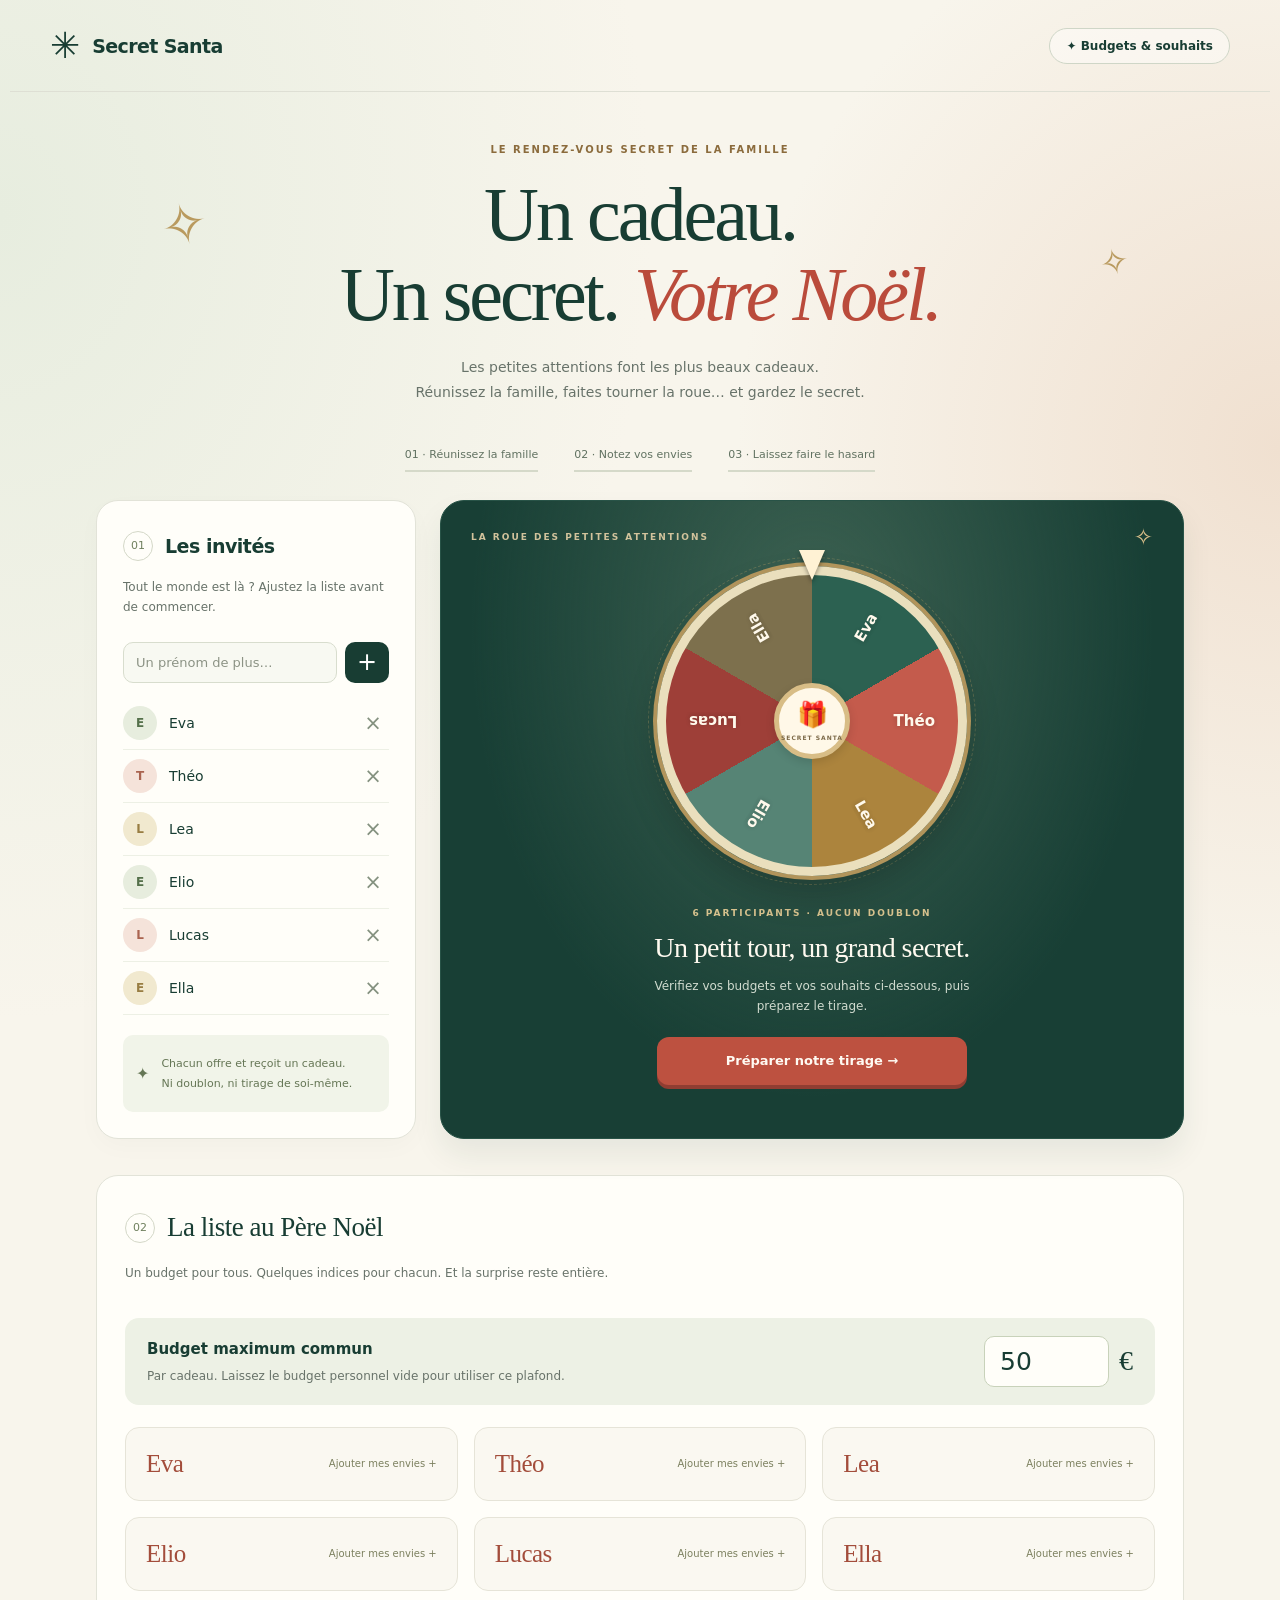
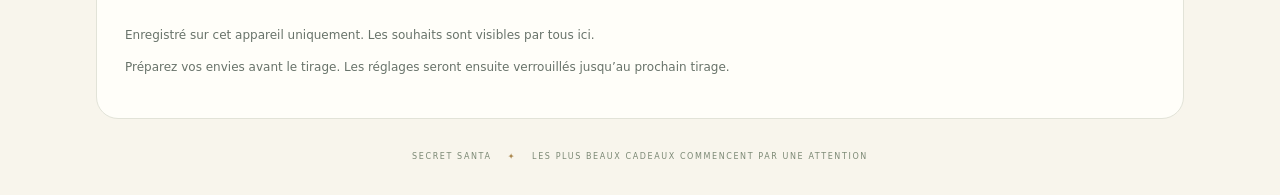
==== site/index.html @ 42a0fd9a "Redesign Secret Santa and ship a self-contained Netlify package" ====
<!doctype html>
<html lang="fr"><head><meta charset="utf-8"><meta name="viewport" content="width=device-width,initial-scale=1"><title>Secret Santa — Un cadeau, un secret</title><meta name="theme-color" content="#153e35"><meta name="description" content="La roulette Secret Santa de la famille : un tirage au sort, des envies et un budget pour un Noël plein de surprises."><style>:root{--ink:#183d33;--muted:#68736a;--cream:#f8f5ec;--red:#ba4b3b;--line:#dedfd4;font-family:ui-sans-serif,system-ui,-apple-system,"Segoe UI",sans-serif;color:var(--ink);background:var(--cream);font-synthesis:none}*{box-sizing:border-box}html{scroll-behavior:smooth}body{margin:0;background:radial-gradient(ellipse at 0 12%,#e7eddf 0,transparent 36%),radial-gradient(ellipse at 100% 25%,#f0e0d0 0,transparent 30%);min-height:100vh}button,input,textarea{font:inherit}button,a,input,textarea{-webkit-tap-highlight-color:transparent}button{cursor:pointer}button:disabled{cursor:default;opacity:.5}a{color:inherit}header{max-width:1260px;margin:auto;padding:25px 40px;display:flex;justify-content:space-between;align-items:center;border-bottom:1px solid var(--line);gap:16px}.brand{text-decoration:none;display:flex;align-items:center;gap:12px;font-size:36px}.brand>span{font-size:19px;font-weight:750;letter-spacing:-.6px}.tag{text-decoration:none;border:1px solid #cfd6c7;border-radius:99px;padding:10px 16px;font-size:12px;font-weight:600;background:#ffffff65}.tag:hover{background:white}main{max-width:1160px;margin:auto;padding:0 36px}.intro{padding:46px 0 30px;text-align:center;position:relative}.intro:before,.intro:after{content:'✧';position:absolute;color:#b99a5e;font-size:56px;top:100px;left:6%;transform:rotate(-15deg)}.intro:after{left:auto;right:5%;top:150px;font-size:35px}.eyebrow{font-size:10px;letter-spacing:2px;font-weight:750;color:#8b6b3c}h1{font-family:Georgia,"Times New Roman",serif;font-size:clamp(44px,6.2vw,76px);line-height:1.05;letter-spacing:-3px;font-weight:400;margin:18px 0}h1 em{font-weight:400;color:var(--red)}.intro p{font-size:14px;color:var(--muted);line-height:1.8;margin:20px 0 0}.journey{display:flex;justify-content:center;gap:36px;margin:4px 0 28px;font-size:11px;color:#617261}.journey span{padding:9px 0;border-bottom:2px solid #d5d9c9}.layout{display:grid;grid-template-columns:320px minmax(0,1fr);gap:24px;align-items:stretch}.panel{background:#fffef9;border:1px solid #e2e3d8;border-radius:22px;padding:26px;box-shadow:0 8px 24px #173d3306}.section-title{display:flex;align-items:center;gap:12px}h2{font-size:19px;font-weight:650;letter-spacing:-.5px;margin:8px 0}.step{display:grid;place-items:center;font-size:11px;border:1px solid #d4d8c8;border-radius:50%;width:30px;height:30px;flex-shrink:0;color:#70805e}.muted{font-size:12px;line-height:1.7;color:var(--muted)}form{display:flex;gap:8px;margin-top:24px}input,textarea{width:100%;min-width:0;border:1px solid #d8ddce;border-radius:10px;background:#f8f9f2;padding:12px;color:var(--ink);font-size:13px}input::placeholder,textarea::placeholder{color:#8c9385}.add{width:44px;flex-shrink:0;border:0;border-radius:10px;background:var(--ink);color:white;font-size:24px}ul{list-style:none;padding:0;margin:14px 0}#participants li{display:flex;align-items:center;gap:12px;padding:9px 0;border-bottom:1px solid #edf0e5;font-size:14px;overflow-wrap:anywhere}.avatar{width:34px;height:34px;display:grid;place-items:center;border-radius:50%;background:#e7edde;color:#54704a;font-size:12px;font-weight:650;flex-shrink:0}li:nth-child(3n+2) .avatar{background:#f5e3da;color:#aa6450}li:nth-child(3n) .avatar{background:#f1e9cf;color:#987d42}.remove{border:0;background:none;color:#84917f;font-size:21px;margin-left:auto;min-width:32px;min-height:34px}.remove:hover{color:var(--red)}.rules{display:flex;align-items:center;gap:12px;background:#f1f4e9;border-radius:10px;padding:8px 13px;margin-top:20px;color:#657655}.rules p{font-size:11px;line-height:1.8}.text-button{border:0;background:none;color:var(--red);font-size:12px;padding:20px 0 0}.roulette-panel{background:#183f35;border:1px solid #285347;border-radius:24px;color:#fffaf0;text-align:center;overflow:hidden;min-width:0;padding:23px 30px 28px;position:relative;background-image:radial-gradient(ellipse at 50% 20%,#3d6252 0,transparent 65%);box-shadow:0 16px 30px #183f3514}.roulette-heading{display:flex;justify-content:space-between;align-items:center;margin-bottom:16px}.roulette-heading .eyebrow{color:#d2c39c;font-size:9px;letter-spacing:2px}.spark{font-size:23px;color:#dcc18b}.wheel-wrap{width:310px;height:310px;position:relative;margin:12px auto 25px;isolation:isolate}.wheel-wrap:before{content:'';position:absolute;inset:-9px;border:1px dashed #b79d665e;border-radius:50%}.wheel{position:relative;width:100%;height:100%;border:9px solid #eadfbd;border-radius:50%;overflow:hidden;box-shadow:0 0 0 4px #b1945b,0 18px 35px #0003;transition:transform 4s cubic-bezier(.14,.74,.12,1)}.wheel-label{position:absolute;top:50%;left:50%;width:50%;transform-origin:0 0;text-align:right;padding-right:23px;color:#fff9ec;font-size:16px;font-weight:650;text-shadow:0 1px 5px #0003;white-space:nowrap;overflow:hidden;text-overflow:ellipsis}.wheel-center{position:absolute;top:50%;left:50%;transform:translate(-50%,-50%);background:#fff8e8;border:5px solid #d8bd86;border-radius:50%;width:76px;height:76px;display:flex;flex-direction:column;justify-content:center;align-items:center;gap:5px;font-size:25px;box-shadow:0 3px 10px #0002;color:#7c6948}.wheel-center small{font-size:6px;font-weight:750;letter-spacing:1px}.pointer{position:absolute;z-index:2;top:-16px;left:calc(50% - 13px);border-left:13px solid transparent;border-right:13px solid transparent;border-top:30px solid #fff2d4;filter:drop-shadow(0 3px 2px #0005)}.action .eyebrow{color:#d7c28e;font-size:9px}.action h2{font-family:Georgia,serif;font-weight:400;letter-spacing:-.6px;font-size:28px;margin:12px 0}.action p{font-size:12px;line-height:1.7;color:#d0dbcf;min-height:21px;margin:10px auto;max-width:360px}.primary{border:0;border-radius:12px;padding:16px 24px;background:#bd5140;color:#fffaf2;font-size:13px;font-weight:650;box-shadow:0 4px 0 #903d32;transition:background .2s,translate .2s;min-height:48px}.primary:hover:enabled{background:#cf604d;translate:0 -1px}.action .primary{margin-top:10px;width:min(100%,310px)}.gift-settings{margin:36px 0 0;background:#fffef9;border:1px solid #e2e3d8;border-radius:22px;padding:28px}.gift-settings>.section-title h2{font-family:Georgia,serif;font-size:27px;font-weight:400}.gift-settings fieldset{border:0;padding:0;margin:0;min-width:0}.gift-settings label{display:block;font-size:11px;font-weight:650;line-height:1.6}.budget-bar{display:flex;justify-content:space-between;align-items:center;gap:20px;background:#edf1e5;border-radius:14px;margin:22px 0;padding:18px 22px}.budget-bar label{font-size:15px}.budget-bar .muted{margin:5px 0 0}.money-input{display:flex;align-items:center;gap:10px;flex-shrink:0}.money-input input{width:125px;background:#fffef9;border-color:#c8d2ba;font-size:25px;padding:10px 15px}.money-input span{font-family:Georgia,serif;font-size:28px}.wish-grid{display:grid;grid-template-columns:repeat(3,minmax(0,1fr));gap:16px;margin-bottom:22px}.wish-card{background:#faf8f1;border:1px solid #e6e4d8;border-radius:14px;padding:20px;min-width:0}.wish-card h3{font-family:Georgia,serif;font-size:25px;font-weight:400;color:#a34d3b;letter-spacing:-.5px;margin:0 0 18px;overflow-wrap:anywhere}.wish-card textarea{resize:vertical;min-height:100px;max-height:300px;margin:8px 0 16px;background:#fffefa;font-size:12px;line-height:1.7}.wish-card input{margin-top:8px;background:#fffefa;font-size:12px}.wish-card:focus-within{border-color:#b7c5a8}fieldset:disabled{opacity:.65}footer{text-align:center;color:#7c8975;font-size:8px;letter-spacing:1.6px;line-height:2;padding:30px 10px}footer span{color:#ac8950;padding:0 12px}dialog{border:1px solid #e1ddcd;border-radius:24px;padding:32px;color:var(--ink);background:#fffaf0;max-width:min(460px,92vw);max-height:90dvh;text-align:center;overflow-wrap:anywhere;box-shadow:0 25px 100px #0003}dialog::backdrop{background:#0d2922cf;backdrop-filter:blur(9px)}.gift{font-size:42px;margin-bottom:20px}dialog h2{font-family:Georgia,serif;font-size:24px;font-weight:400;margin-top:18px}dialog strong{display:block;font-family:Georgia,serif;font-size:52px;font-weight:400;color:var(--red);margin:16px 0}dialog p{font-size:12px;color:var(--muted);line-height:1.7}.budget-badge{background:#eaf0df;padding:12px;border-radius:9px;color:var(--ink)!important}.recipient-wishes{text-align:left;border-top:1px solid #e0dfd2;padding-top:10px;margin-top:18px}.recipient-wishes h3{font-size:12px;text-transform:uppercase;letter-spacing:1px}.recipient-wishes ul{max-height:160px;overflow:auto}.recipient-wishes li{font-size:13px;line-height:1.7;list-style:disc;margin-left:18px;padding:4px}.privacy{font-size:10px!important;margin-bottom:0}#error,#budget-error{font-size:12px;color:#a63d30;line-height:1.6}#error:empty,#budget-error:empty{display:none}.sr-only{position:absolute;width:1px;height:1px;overflow:hidden;clip:rect(0,0,0,0)}:focus-visible{outline:3px solid #b69246;outline-offset:4px}#turn:focus{outline:none}@media(max-width:800px){main{padding:0 20px}.layout{grid-template-columns:270px minmax(0,1fr);gap:16px}.panel{padding:20px}.roulette-panel{padding:20px 14px}.wheel-wrap{width:260px;height:260px}.action h2{font-size:24px}.wish-grid{grid-template-columns:repeat(2,minmax(0,1fr))}.journey{gap:20px}.intro:before,.intro:after{display:none}}@media(max-width:620px){header{padding:18px 20px}.brand>span{font-size:17px}.brand{font-size:30px}.tag{font-size:10px;padding:9px 11px}main{padding:0 16px}.intro{padding:34px 0 22px}h1{font-size:48px;letter-spacing:-2px}.intro p{font-size:12px;line-height:1.9}.eyebrow{font-size:8px;letter-spacing:1.5px}.journey{gap:12px;font-size:9px;margin:0 0 24px;flex-wrap:wrap}.layout{grid-template-columns:minmax(0,1fr);gap:18px}.panel{padding:22px}#participants{display:grid;grid-template-columns:repeat(2,minmax(0,1fr));column-gap:15px}#participants li{font-size:12px;gap:8px}.avatar{width:28px;height:28px}.remove{min-width:24px}.rules{margin-top:16px}.roulette-panel{padding:22px 18px 28px}.wheel-wrap{width:260px;height:260px;margin-bottom:28px}.gift-settings{padding:20px;margin-top:22px}.wish-grid{grid-template-columns:minmax(0,1fr)}.budget-bar{padding:16px;flex-wrap:wrap}.budget-bar label{font-size:13px}.gift-settings>.section-title h2{font-size:23px}dialog{padding:25px}footer{font-size:7px}.roulette-heading .eyebrow{font-size:8px}}@media(prefers-reduced-motion:reduce){html{scroll-behavior:auto}.wheel{transition-duration:.01s}.primary{transition:none}}

.wish-card summary{cursor:pointer;list-style:none;display:flex;align-items:center;justify-content:space-between;gap:12px;min-height:32px}.wish-card summary::-webkit-details-marker{display:none}.wish-card summary h3{margin:0}.wish-card summary span{font-size:10px;color:#7c805f;text-align:right;line-height:1.5}.wish-card[open] summary{padding-bottom:18px;margin-bottom:16px;border-bottom:1px solid #e1e2d5}.wish-card[open]{grid-row:span 2}.wish-grid{align-items:start}@media(max-width:620px){.wish-card{padding:17px}.wish-card[open]{grid-row:auto}}
</style></head>
<body><header><a href="./" class="brand">✳ <span>Secret Santa</span></a><a class="tag" href="#gift-title">✦ Budgets & souhaits</a></header>
<main><section class="intro"><span class="eyebrow">LE RENDEZ-VOUS SECRET DE LA FAMILLE</span><h1>Un cadeau.<br>Un secret. <em>Votre Noël.</em></h1><p>Les petites attentions font les plus beaux cadeaux.<br>Réunissez la famille, faites tourner la roue… et gardez le secret.</p></section>
<div class="journey"><span>01 · Réunissez la famille</span><span>02 · Notez vos envies</span><span>03 · Laissez faire le hasard</span></div><div class="layout"><section class="panel"><div class="section-title"><span class="step">01</span><h2>Les invités</h2></div><p class="muted">Tout le monde est là ? Ajustez la liste avant de commencer.</p><form id="add-form"><label class="sr-only" for="name">Prénom</label><input id="name" placeholder="Un prénom de plus…" maxlength="30" autocomplete="off"><button class="add" aria-label="Ajouter le participant">+</button></form><p id="error" role="alert"></p><ul id="participants"></ul><div class="rules"><span>✦</span><p>Chacun offre et reçoit un cadeau.<br>Ni doublon, ni tirage de soi-même.</p></div><button id="reset" class="text-button" hidden>↻ Recommencer le tirage</button></section>
<section class="roulette-panel" aria-labelledby="turn"><div class="roulette-heading"><span class="eyebrow">LA ROUE DES PETITES ATTENTIONS</span><span class="spark">✧</span></div><div class="wheel-wrap"><div class="pointer"></div><div id="wheel" class="wheel"></div><div class="wheel-center">🎁<small>SECRET SANTA</small></div></div><div class="action"><span id="progress" class="eyebrow">LE HASARD FAIT BIEN LES CHOSES</span><h2 id="turn" tabindex="-1">On lance la magie ?</h2><p id="hint" aria-live="polite">Passez l’écran à la personne indiquée avant chaque tour.</p><button id="spin" class="primary">Lancer le tirage <span>↗</span></button></div></section></div>
<section class="gift-settings" aria-labelledby="gift-title"><div class="section-title"><span class="step">02</span><h2 id="gift-title">La liste au Père Noël</h2></div><p class="muted">Un budget pour tous. Quelques indices pour chacun. Et la surprise reste entière.</p>
<fieldset id="gift-fields"><legend class="sr-only">Budget et listes de souhaits</legend><div class="budget-bar"><div><label for="budget">Budget maximum commun</label><p class="muted">Par cadeau. Laissez le budget personnel vide pour utiliser ce plafond.</p></div><div class="money-input"><input id="budget" type="number" min="0" max="100000" step="0.01" value="50" required inputmode="decimal"><span>€</span></div></div><p id="budget-error" role="alert"></p><div id="wishlists" class="wish-grid"></div></fieldset><p id="save-status" class="muted" role="status">Enregistré sur cet appareil uniquement. Les souhaits sont visibles par tous ici.</p><p class="muted">Préparez vos envies avant le tirage. Les réglages seront ensuite verrouillés jusqu’au prochain tirage.</p></section>
<footer>SECRET SANTA <span>✦</span> LES PLUS BEAUX CADEAUX COMMENCENT PAR UNE ATTENTION</footer></main>
<dialog id="reveal"><div class="gift">🎁</div><span class="eyebrow" id="giver"></span><h2>Vous offrez un cadeau à…</h2><strong id="recipient"></strong><p id="reveal-budget" class="budget-badge"></p><section class="recipient-wishes" aria-labelledby="reveal-wishes-title"><h3 id="reveal-wishes-title">Ses idées cadeaux</h3><ul id="reveal-wishes"></ul></section><p>Gardez ce petit secret jusqu’à Noël.</p><button id="next" class="primary">Cacher et passer au suivant →</button><p class="privacy">Révélation sur cet écran uniquement, sans envoi de message.</p></dialog><script>function randomInt(max) {
  const limit = 4294967296 - (4294967296 % max);
  const buffer = new Uint32Array(1);
  do { crypto.getRandomValues(buffer); } while (buffer[0] >= limit);
  return buffer[0] % max;
}
function draw(names) {
  if (names.length < 2 || names.length > 30 || new Set(names.map(n => n.trim().toLocaleLowerCase('fr'))).size !== names.length || names.some(n => !n.trim())) throw new Error('Utilisez entre 2 et 30 prénoms distincts.');
  let result;
  do {
    result = names.map((_, i) => i);
    for (let i = result.length - 1; i > 0; i--) {
      const j = randomInt(i + 1);
      [result[i], result[j]] = [result[j], result[i]];
    }
  } while (result.some((recipient, giver) => recipient === giver));
  return result;
}


let names = ['Eva', 'Théo', 'Lea', 'Elio', 'Lucas', 'Ella'];
let budget = 50;
let wishes = Object.create(null), personalBudgets = Object.create(null);
let storageWarning = '';
const storageKey = 'family-secret-santa-settings-v1';
try {
  const saved = JSON.parse(localStorage.getItem(storageKey));
  if (saved && Array.isArray(saved.names) && saved.names.length <= 30 && saved.names.every(n => typeof n === 'string' && n.trim() && n.length <= 30) && new Set(saved.names.map(n => n.toLocaleLowerCase('fr'))).size === saved.names.length) {
    names = saved.names;
    if (Number.isFinite(saved.budget) && saved.budget >= 0 && saved.budget <= 100000) budget = saved.budget;
    for (const name of names) {
      if (typeof saved.wishes?.[name] === 'string') wishes[name] = saved.wishes[name].slice(0, 1000);
      const amount = saved.personalBudgets?.[name];
      if (Number.isFinite(amount) && amount >= 0 && amount <= 100000) personalBudgets[name] = amount;
    }
  }
} catch { storageWarning = 'Sauvegarde locale indisponible : gardez cet onglet ouvert.'; }
const euros = value => new Intl.NumberFormat('fr-FR', { style: 'currency', currency: 'EUR' }).format(value);
function saveSettings() {
  try {
    localStorage.setItem(storageKey, JSON.stringify({ names, budget, wishes, personalBudgets }));
    $('save-status').textContent = 'Enregistré sur cet appareil uniquement. Les souhaits sont visibles par tous ici.';
  } catch { $('save-status').textContent = 'Sauvegarde locale indisponible : vos modifications restent dans cet onglet uniquement.'; }
}
function renderGiftSettings() {
  $('budget').value = budget;
  $('gift-fields').disabled = !!assignments;
  $('wishlists').replaceChildren();
  names.forEach((name, i) => {
    const card = document.createElement('details'); card.className = 'wish-card';
    const summary = document.createElement('summary');
    const count = document.createElement('span');
    const updateCount = () => { const n = (wishes[name] || '').split('\n').filter(s => s.trim()).length; count.textContent = n ? `${n} idée${n > 1 ? 's' : ''} · Modifier +` : 'Ajouter mes envies +'; };
    updateCount();
    const heading = document.createElement('h3'); heading.textContent = name;
    const label = document.createElement('label'); label.htmlFor = `wishes-${i}`; label.textContent = 'Ma liste de souhaits';
    const textarea = document.createElement('textarea'); textarea.id = label.htmlFor; textarea.maxLength = 1000; textarea.rows = 4; textarea.placeholder = 'Un livre, un jeu, une sortie…\nUne idée par ligne'; textarea.value = wishes[name] || '';
    textarea.oninput = () => { wishes[name] = textarea.value; updateCount(); saveSettings(); };
    const amountLabel = document.createElement('label'); amountLabel.htmlFor = `amount-${i}`; amountLabel.textContent = 'Mon maximum pour le cadeau que j’offre (€)';
    const amount = document.createElement('input'); amount.id = amountLabel.htmlFor; amount.type = 'number'; amount.min = '0'; amount.max = '100000'; amount.step = '0.01'; amount.inputMode = 'decimal'; amount.placeholder = `Budget commun : ${euros(budget)}`; amount.value = personalBudgets[name] ?? '';
    amount.oninput = () => {
      amount.setCustomValidity('');
      if (!amount.validity.valid) { amount.setCustomValidity('Choisissez un montant entre 0 et 100 000 €, avec au maximum deux décimales.'); return; }
      if (amount.value === '') delete personalBudgets[name]; else personalBudgets[name] = amount.valueAsNumber;
      saveSettings();
    };
    summary.append(heading, count); card.append(summary, label, textarea, amountLabel, amount); $('wishlists').append(card);
  });
}
let assignments = null, current = 0, rotation = 0, spinning = false;
const $ = id => document.getElementById(id);
const colors = ['#2c6151', '#c45b4c', '#ac843d', '#568475', '#9e3f38', '#7d704d'];
function render() {
  renderGiftSettings();
  $('participants').replaceChildren();
  names.forEach((name, i) => {
    const li = document.createElement('li');
    const avatar = document.createElement('span'); avatar.className = 'avatar'; avatar.textContent = name[0].toUpperCase();
    const label = document.createElement('span'); label.textContent = name;
    const remove = document.createElement('button'); remove.className = 'remove'; remove.textContent = '×'; remove.setAttribute('aria-label', `Retirer ${name}`); remove.disabled = !!assignments;
    remove.onclick = () => { names.splice(i, 1); delete wishes[name]; delete personalBudgets[name]; saveSettings(); render(); };
    li.append(avatar, label, remove); $('participants').append(li);
  });
  $('wheel').replaceChildren();
  $('wheel').style.background = names.length ? `conic-gradient(${names.map((_, i) => `${colors[i % colors.length]} ${i * 360 / names.length}deg ${(i + 1) * 360 / names.length}deg`).join(',')})` : '#dce1d4';
  names.forEach((name, i) => {
    const label = document.createElement('span'); label.className = 'wheel-label'; label.textContent = name;
    label.style.transform = `rotate(${(i + .5) * 360 / names.length - 90}deg) translateY(-50%)`;
    label.style.fontSize = names.length > 12 ? '10px' : '15px'; $('wheel').append(label);
  });
  $('name').disabled = !!assignments; document.querySelector('.add').disabled = !!assignments;
  $('spin').disabled = names.length < 2 || current >= names.length || spinning;
  $('reset').hidden = !assignments;
  $('turn').textContent = assignments ? current < names.length ? `À vous, ${names[current]} !` : 'Tous les secrets sont distribués !' : 'Un petit tour, un grand secret.';
  $('progress').textContent = assignments ? `${Math.min(current + 1, names.length)} / ${names.length} · LE TIRAGE EN FAMILLE` : `${names.length} PARTICIPANTS · AUCUN DOUBLON`;
  $('spin').textContent = assignments ? spinning ? 'La magie opère…' : current >= names.length ? 'Les secrets sont distribués ✓' : 'Révéler mon destinataire →' : 'Préparer notre tirage →';
  $('hint').textContent = current >= names.length && assignments ? 'Rendez-vous à Noël pour découvrir les cadeaux.' : assignments ? `Passez l’écran à ${names[current]}. Les autres, on ferme les yeux !` : 'Vérifiez vos budgets et vos souhaits ci-dessous, puis préparez le tirage.';
}
$('add-form').onsubmit = e => {
  e.preventDefault(); if (assignments) return;
  const name = $('name').value.trim().normalize('NFC');
  if (!name) { $('error').textContent = 'Saisissez un prénom.'; return; }
  if (names.some(n => n.toLocaleLowerCase('fr') === name.toLocaleLowerCase('fr'))) { $('error').textContent = 'Ce prénom est déjà dans la famille. Ajoutez une initiale si besoin.'; return; }
  if (names.length >= 30) { $('error').textContent = 'La roulette accepte au maximum 30 personnes.'; return; }
  names.push(name); saveSettings(); $('name').value = ''; $('error').textContent = ''; render(); $('name').focus();
};
$('spin').onclick = () => {
  if (spinning || current >= names.length || names.length < 2) return;
  if (!assignments) { const invalid = [...$('gift-fields').querySelectorAll('input')].find(input => !input.checkValidity()); if (invalid) { const card = invalid.closest('details'); if (card) card.open = true; invalid.reportValidity(); return; } assignments = draw(names); render(); $('turn').focus(); $('turn').scrollIntoView({block: 'center', behavior: matchMedia('(prefers-reduced-motion: reduce)').matches ? 'instant' : 'smooth'}); return; }
  spinning = true; render();
  const target = assignments[current];
  const destination = (360 - (target + .5) * 360 / names.length) % 360;
  rotation += 5 * 360 + ((destination - rotation % 360 + 360) % 360);
  $('wheel').style.transform = `rotate(${rotation}deg)`;
  const duration = matchMedia('(prefers-reduced-motion: reduce)').matches ? 20 : 4100;
  setTimeout(() => {
    spinning = false; $('giver').textContent = `LE PETIT SECRET DE ${names[current].toLocaleUpperCase('fr')}`;
    $('recipient').textContent = names[target];
    $('reveal-budget').textContent = `Votre budget maximum : ${euros(personalBudgets[names[current]] ?? budget)}`;
    $('reveal-wishes').replaceChildren();
    const ideas = (wishes[names[target]] || '').split('\n').map(s => s.trim()).filter(Boolean);
    for (const idea of ideas.length ? ideas : ['Pas encore de souhait : une jolie surprise sera la bienvenue !']) {
      const li = document.createElement('li'); li.textContent = idea; $('reveal-wishes').append(li);
    }
    $('reveal').showModal(); $('next').focus();
  }, duration);
};
function next() { $('reveal').close(); $('recipient').textContent = ''; $('reveal-budget').textContent = ''; $('reveal-wishes').replaceChildren(); current++; render(); $('spin').focus(); }
$('next').onclick = next;
$('reveal').addEventListener('cancel', e => { e.preventDefault(); next(); });
$('reset').onclick = () => {
  if (spinning || !confirm('Effacer ce tirage et recommencer pour toute la famille ?')) return;
  assignments = null; current = 0; $('error').textContent = ''; render();
};
$('budget').oninput = () => {
  const input = $('budget');
  if (!input.validity.valid) { $('budget-error').textContent = 'Indiquez un budget entre 0 et 100 000 €, avec au maximum deux décimales.'; return; }
  budget = input.valueAsNumber; $('budget-error').textContent = ''; saveSettings();
  names.forEach((_, i) => { $(`amount-${i}`).placeholder = `Budget commun : ${euros(budget)}`; });
};
render();
if (storageWarning) $('save-status').textContent = storageWarning;
</script></body></html>
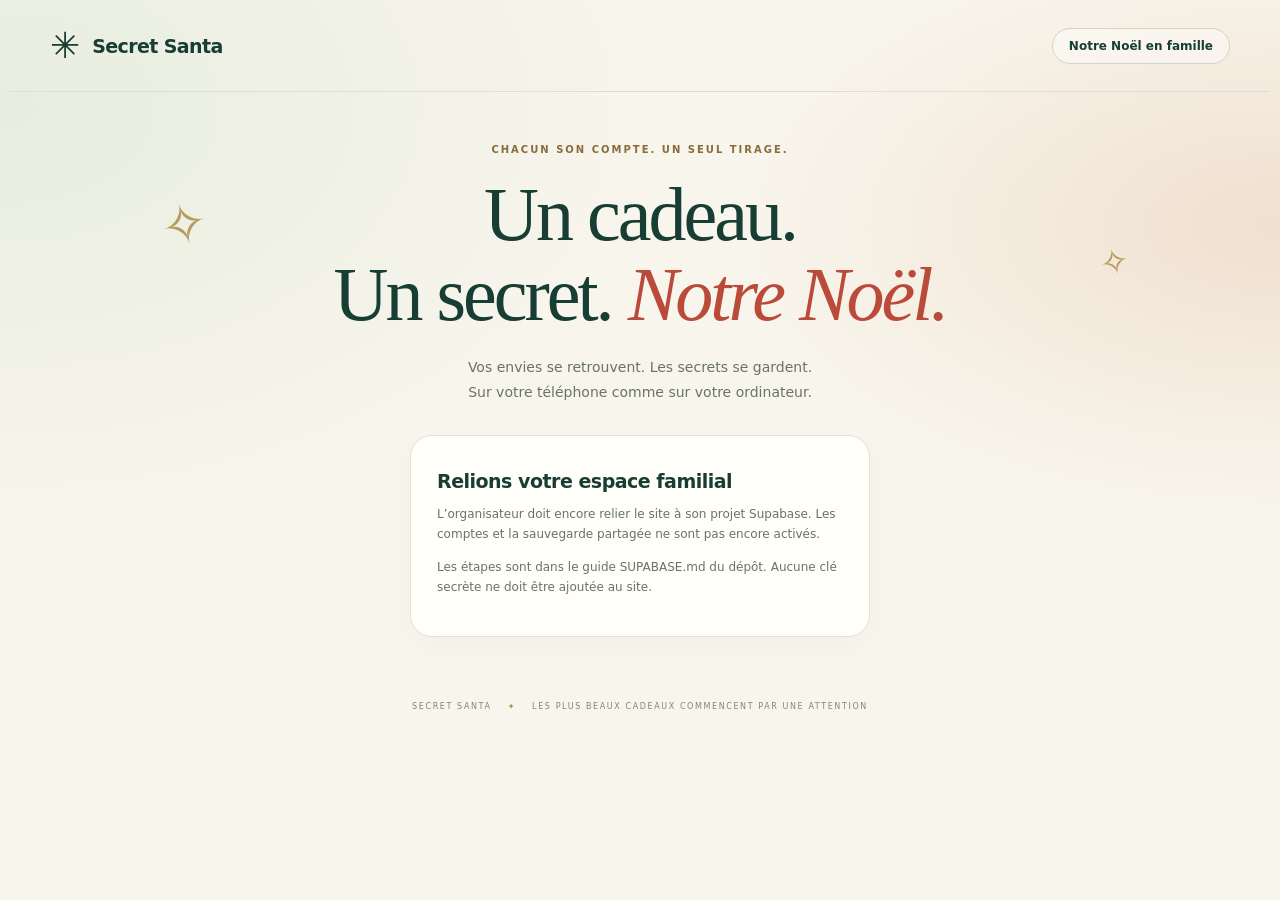
==== commit ab3031a7: "Add shared family accounts and persistent private draws with Supabase" ====
--- a/site/index.html
+++ b/site/index.html
@@ -1,155 +1,155 @@
-<!doctype html>
-<html lang="fr"><head><meta charset="utf-8"><meta name="viewport" content="width=device-width,initial-scale=1"><title>Secret Santa — Un cadeau, un secret</title><meta name="theme-color" content="#153e35"><meta name="description" content="La roulette Secret Santa de la famille : un tirage au sort, des envies et un budget pour un Noël plein de surprises."><style>:root{--ink:#183d33;--muted:#68736a;--cream:#f8f5ec;--red:#ba4b3b;--line:#dedfd4;font-family:ui-sans-serif,system-ui,-apple-system,"Segoe UI",sans-serif;color:var(--ink);background:var(--cream);font-synthesis:none}*{box-sizing:border-box}html{scroll-behavior:smooth}body{margin:0;background:radial-gradient(ellipse at 0 12%,#e7eddf 0,transparent 36%),radial-gradient(ellipse at 100% 25%,#f0e0d0 0,transparent 30%);min-height:100vh}button,input,textarea{font:inherit}button,a,input,textarea{-webkit-tap-highlight-color:transparent}button{cursor:pointer}button:disabled{cursor:default;opacity:.5}a{color:inherit}header{max-width:1260px;margin:auto;padding:25px 40px;display:flex;justify-content:space-between;align-items:center;border-bottom:1px solid var(--line);gap:16px}.brand{text-decoration:none;display:flex;align-items:center;gap:12px;font-size:36px}.brand>span{font-size:19px;font-weight:750;letter-spacing:-.6px}.tag{text-decoration:none;border:1px solid #cfd6c7;border-radius:99px;padding:10px 16px;font-size:12px;font-weight:600;background:#ffffff65}.tag:hover{background:white}main{max-width:1160px;margin:auto;padding:0 36px}.intro{padding:46px 0 30px;text-align:center;position:relative}.intro:before,.intro:after{content:'✧';position:absolute;color:#b99a5e;font-size:56px;top:100px;left:6%;transform:rotate(-15deg)}.intro:after{left:auto;right:5%;top:150px;font-size:35px}.eyebrow{font-size:10px;letter-spacing:2px;font-weight:750;color:#8b6b3c}h1{font-family:Georgia,"Times New Roman",serif;font-size:clamp(44px,6.2vw,76px);line-height:1.05;letter-spacing:-3px;font-weight:400;margin:18px 0}h1 em{font-weight:400;color:var(--red)}.intro p{font-size:14px;color:var(--muted);line-height:1.8;margin:20px 0 0}.journey{display:flex;justify-content:center;gap:36px;margin:4px 0 28px;font-size:11px;color:#617261}.journey span{padding:9px 0;border-bottom:2px solid #d5d9c9}.layout{display:grid;grid-template-columns:320px minmax(0,1fr);gap:24px;align-items:stretch}.panel{background:#fffef9;border:1px solid #e2e3d8;border-radius:22px;padding:26px;box-shadow:0 8px 24px #173d3306}.section-title{display:flex;align-items:center;gap:12px}h2{font-size:19px;font-weight:650;letter-spacing:-.5px;margin:8px 0}.step{display:grid;place-items:center;font-size:11px;border:1px solid #d4d8c8;border-radius:50%;width:30px;height:30px;flex-shrink:0;color:#70805e}.muted{font-size:12px;line-height:1.7;color:var(--muted)}form{display:flex;gap:8px;margin-top:24px}input,textarea{width:100%;min-width:0;border:1px solid #d8ddce;border-radius:10px;background:#f8f9f2;padding:12px;color:var(--ink);font-size:13px}input::placeholder,textarea::placeholder{color:#8c9385}.add{width:44px;flex-shrink:0;border:0;border-radius:10px;background:var(--ink);color:white;font-size:24px}ul{list-style:none;padding:0;margin:14px 0}#participants li{display:flex;align-items:center;gap:12px;padding:9px 0;border-bottom:1px solid #edf0e5;font-size:14px;overflow-wrap:anywhere}.avatar{width:34px;height:34px;display:grid;place-items:center;border-radius:50%;background:#e7edde;color:#54704a;font-size:12px;font-weight:650;flex-shrink:0}li:nth-child(3n+2) .avatar{background:#f5e3da;color:#aa6450}li:nth-child(3n) .avatar{background:#f1e9cf;color:#987d42}.remove{border:0;background:none;color:#84917f;font-size:21px;margin-left:auto;min-width:32px;min-height:34px}.remove:hover{color:var(--red)}.rules{display:flex;align-items:center;gap:12px;background:#f1f4e9;border-radius:10px;padding:8px 13px;margin-top:20px;color:#657655}.rules p{font-size:11px;line-height:1.8}.text-button{border:0;background:none;color:var(--red);font-size:12px;padding:20px 0 0}.roulette-panel{background:#183f35;border:1px solid #285347;border-radius:24px;color:#fffaf0;text-align:center;overflow:hidden;min-width:0;padding:23px 30px 28px;position:relative;background-image:radial-gradient(ellipse at 50% 20%,#3d6252 0,transparent 65%);box-shadow:0 16px 30px #183f3514}.roulette-heading{display:flex;justify-content:space-between;align-items:center;margin-bottom:16px}.roulette-heading .eyebrow{color:#d2c39c;font-size:9px;letter-spacing:2px}.spark{font-size:23px;color:#dcc18b}.wheel-wrap{width:310px;height:310px;position:relative;margin:12px auto 25px;isolation:isolate}.wheel-wrap:before{content:'';position:absolute;inset:-9px;border:1px dashed #b79d665e;border-radius:50%}.wheel{position:relative;width:100%;height:100%;border:9px solid #eadfbd;border-radius:50%;overflow:hidden;box-shadow:0 0 0 4px #b1945b,0 18px 35px #0003;transition:transform 4s cubic-bezier(.14,.74,.12,1)}.wheel-label{position:absolute;top:50%;left:50%;width:50%;transform-origin:0 0;text-align:right;padding-right:23px;color:#fff9ec;font-size:16px;font-weight:650;text-shadow:0 1px 5px #0003;white-space:nowrap;overflow:hidden;text-overflow:ellipsis}.wheel-center{position:absolute;top:50%;left:50%;transform:translate(-50%,-50%);background:#fff8e8;border:5px solid #d8bd86;border-radius:50%;width:76px;height:76px;display:flex;flex-direction:column;justify-content:center;align-items:center;gap:5px;font-size:25px;box-shadow:0 3px 10px #0002;color:#7c6948}.wheel-center small{font-size:6px;font-weight:750;letter-spacing:1px}.pointer{position:absolute;z-index:2;top:-16px;left:calc(50% - 13px);border-left:13px solid transparent;border-right:13px solid transparent;border-top:30px solid #fff2d4;filter:drop-shadow(0 3px 2px #0005)}.action .eyebrow{color:#d7c28e;font-size:9px}.action h2{font-family:Georgia,serif;font-weight:400;letter-spacing:-.6px;font-size:28px;margin:12px 0}.action p{font-size:12px;line-height:1.7;color:#d0dbcf;min-height:21px;margin:10px auto;max-width:360px}.primary{border:0;border-radius:12px;padding:16px 24px;background:#bd5140;color:#fffaf2;font-size:13px;font-weight:650;box-shadow:0 4px 0 #903d32;transition:background .2s,translate .2s;min-height:48px}.primary:hover:enabled{background:#cf604d;translate:0 -1px}.action .primary{margin-top:10px;width:min(100%,310px)}.gift-settings{margin:36px 0 0;background:#fffef9;border:1px solid #e2e3d8;border-radius:22px;padding:28px}.gift-settings>.section-title h2{font-family:Georgia,serif;font-size:27px;font-weight:400}.gift-settings fieldset{border:0;padding:0;margin:0;min-width:0}.gift-settings label{display:block;font-size:11px;font-weight:650;line-height:1.6}.budget-bar{display:flex;justify-content:space-between;align-items:center;gap:20px;background:#edf1e5;border-radius:14px;margin:22px 0;padding:18px 22px}.budget-bar label{font-size:15px}.budget-bar .muted{margin:5px 0 0}.money-input{display:flex;align-items:center;gap:10px;flex-shrink:0}.money-input input{width:125px;background:#fffef9;border-color:#c8d2ba;font-size:25px;padding:10px 15px}.money-input span{font-family:Georgia,serif;font-size:28px}.wish-grid{display:grid;grid-template-columns:repeat(3,minmax(0,1fr));gap:16px;margin-bottom:22px}.wish-card{background:#faf8f1;border:1px solid #e6e4d8;border-radius:14px;padding:20px;min-width:0}.wish-card h3{font-family:Georgia,serif;font-size:25px;font-weight:400;color:#a34d3b;letter-spacing:-.5px;margin:0 0 18px;overflow-wrap:anywhere}.wish-card textarea{resize:vertical;min-height:100px;max-height:300px;margin:8px 0 16px;background:#fffefa;font-size:12px;line-height:1.7}.wish-card input{margin-top:8px;background:#fffefa;font-size:12px}.wish-card:focus-within{border-color:#b7c5a8}fieldset:disabled{opacity:.65}footer{text-align:center;color:#7c8975;font-size:8px;letter-spacing:1.6px;line-height:2;padding:30px 10px}footer span{color:#ac8950;padding:0 12px}dialog{border:1px solid #e1ddcd;border-radius:24px;padding:32px;color:var(--ink);background:#fffaf0;max-width:min(460px,92vw);max-height:90dvh;text-align:center;overflow-wrap:anywhere;box-shadow:0 25px 100px #0003}dialog::backdrop{background:#0d2922cf;backdrop-filter:blur(9px)}.gift{font-size:42px;margin-bottom:20px}dialog h2{font-family:Georgia,serif;font-size:24px;font-weight:400;margin-top:18px}dialog strong{display:block;font-family:Georgia,serif;font-size:52px;font-weight:400;color:var(--red);margin:16px 0}dialog p{font-size:12px;color:var(--muted);line-height:1.7}.budget-badge{background:#eaf0df;padding:12px;border-radius:9px;color:var(--ink)!important}.recipient-wishes{text-align:left;border-top:1px solid #e0dfd2;padding-top:10px;margin-top:18px}.recipient-wishes h3{font-size:12px;text-transform:uppercase;letter-spacing:1px}.recipient-wishes ul{max-height:160px;overflow:auto}.recipient-wishes li{font-size:13px;line-height:1.7;list-style:disc;margin-left:18px;padding:4px}.privacy{font-size:10px!important;margin-bottom:0}#error,#budget-error{font-size:12px;color:#a63d30;line-height:1.6}#error:empty,#budget-error:empty{display:none}.sr-only{position:absolute;width:1px;height:1px;overflow:hidden;clip:rect(0,0,0,0)}:focus-visible{outline:3px solid #b69246;outline-offset:4px}#turn:focus{outline:none}@media(max-width:800px){main{padding:0 20px}.layout{grid-template-columns:270px minmax(0,1fr);gap:16px}.panel{padding:20px}.roulette-panel{padding:20px 14px}.wheel-wrap{width:260px;height:260px}.action h2{font-size:24px}.wish-grid{grid-template-columns:repeat(2,minmax(0,1fr))}.journey{gap:20px}.intro:before,.intro:after{display:none}}@media(max-width:620px){header{padding:18px 20px}.brand>span{font-size:17px}.brand{font-size:30px}.tag{font-size:10px;padding:9px 11px}main{padding:0 16px}.intro{padding:34px 0 22px}h1{font-size:48px;letter-spacing:-2px}.intro p{font-size:12px;line-height:1.9}.eyebrow{font-size:8px;letter-spacing:1.5px}.journey{gap:12px;font-size:9px;margin:0 0 24px;flex-wrap:wrap}.layout{grid-template-columns:minmax(0,1fr);gap:18px}.panel{padding:22px}#participants{display:grid;grid-template-columns:repeat(2,minmax(0,1fr));column-gap:15px}#participants li{font-size:12px;gap:8px}.avatar{width:28px;height:28px}.remove{min-width:24px}.rules{margin-top:16px}.roulette-panel{padding:22px 18px 28px}.wheel-wrap{width:260px;height:260px;margin-bottom:28px}.gift-settings{padding:20px;margin-top:22px}.wish-grid{grid-template-columns:minmax(0,1fr)}.budget-bar{padding:16px;flex-wrap:wrap}.budget-bar label{font-size:13px}.gift-settings>.section-title h2{font-size:23px}dialog{padding:25px}footer{font-size:7px}.roulette-heading .eyebrow{font-size:8px}}@media(prefers-reduced-motion:reduce){html{scroll-behavior:auto}.wheel{transition-duration:.01s}.primary{transition:none}}
+<!doctype html><html lang="fr"><head><meta charset="utf-8"><meta name="viewport" content="width=device-width,initial-scale=1"><meta name="referrer" content="no-referrer"><meta name="theme-color" content="#153e35"><title>Secret Santa — Notre Noël en famille</title><style>:root{--ink:#183d33;--muted:#68736a;--cream:#f8f5ec;--red:#ba4b3b;--line:#dedfd4;font-family:ui-sans-serif,system-ui,-apple-system,"Segoe UI",sans-serif;color:var(--ink);background:var(--cream);font-synthesis:none}*{box-sizing:border-box}html{scroll-behavior:smooth}body{margin:0;background:radial-gradient(ellipse at 0 12%,#e7eddf 0,transparent 36%),radial-gradient(ellipse at 100% 25%,#f0e0d0 0,transparent 30%);min-height:100vh}button,input,textarea{font:inherit}button,a,input,textarea{-webkit-tap-highlight-color:transparent}button{cursor:pointer}button:disabled{cursor:default;opacity:.5}a{color:inherit}header{max-width:1260px;margin:auto;padding:25px 40px;display:flex;justify-content:space-between;align-items:center;border-bottom:1px solid var(--line);gap:16px}.brand{text-decoration:none;display:flex;align-items:center;gap:12px;font-size:36px}.brand>span{font-size:19px;font-weight:750;letter-spacing:-.6px}.tag{text-decoration:none;border:1px solid #cfd6c7;border-radius:99px;padding:10px 16px;font-size:12px;font-weight:600;background:#ffffff65}.tag:hover{background:white}main{max-width:1160px;margin:auto;padding:0 36px}.intro{padding:46px 0 30px;text-align:center;position:relative}.intro:before,.intro:after{content:'✧';position:absolute;color:#b99a5e;font-size:56px;top:100px;left:6%;transform:rotate(-15deg)}.intro:after{left:auto;right:5%;top:150px;font-size:35px}.eyebrow{font-size:10px;letter-spacing:2px;font-weight:750;color:#8b6b3c}h1{font-family:Georgia,"Times New Roman",serif;font-size:clamp(44px,6.2vw,76px);line-height:1.05;letter-spacing:-3px;font-weight:400;margin:18px 0}h1 em{font-weight:400;color:var(--red)}.intro p{font-size:14px;color:var(--muted);line-height:1.8;margin:20px 0 0}.journey{display:flex;justify-content:center;gap:36px;margin:4px 0 28px;font-size:11px;color:#617261}.journey span{padding:9px 0;border-bottom:2px solid #d5d9c9}.layout{display:grid;grid-template-columns:320px minmax(0,1fr);gap:24px;align-items:stretch}.panel{background:#fffef9;border:1px solid #e2e3d8;border-radius:22px;padding:26px;box-shadow:0 8px 24px #173d3306}.section-title{display:flex;align-items:center;gap:12px}h2{font-size:19px;font-weight:650;letter-spacing:-.5px;margin:8px 0}.step{display:grid;place-items:center;font-size:11px;border:1px solid #d4d8c8;border-radius:50%;width:30px;height:30px;flex-shrink:0;color:#70805e}.muted{font-size:12px;line-height:1.7;color:var(--muted)}form{display:flex;gap:8px;margin-top:24px}input,textarea{width:100%;min-width:0;border:1px solid #d8ddce;border-radius:10px;background:#f8f9f2;padding:12px;color:var(--ink);font-size:13px}input::placeholder,textarea::placeholder{color:#8c9385}.add{width:44px;flex-shrink:0;border:0;border-radius:10px;background:var(--ink);color:white;font-size:24px}ul{list-style:none;padding:0;margin:14px 0}#participants li{display:flex;align-items:center;gap:12px;padding:9px 0;border-bottom:1px solid #edf0e5;font-size:14px;overflow-wrap:anywhere}.avatar{width:34px;height:34px;display:grid;place-items:center;border-radius:50%;background:#e7edde;color:#54704a;font-size:12px;font-weight:650;flex-shrink:0}li:nth-child(3n+2) .avatar{background:#f5e3da;color:#aa6450}li:nth-child(3n) .avatar{background:#f1e9cf;color:#987d42}.remove{border:0;background:none;color:#84917f;font-size:21px;margin-left:auto;min-width:32px;min-height:34px}.remove:hover{color:var(--red)}.rules{display:flex;align-items:center;gap:12px;background:#f1f4e9;border-radius:10px;padding:8px 13px;margin-top:20px;color:#657655}.rules p{font-size:11px;line-height:1.8}.text-button{border:0;background:none;color:var(--red);font-size:12px;padding:20px 0 0}.roulette-panel{background:#183f35;border:1px solid #285347;border-radius:24px;color:#fffaf0;text-align:center;overflow:hidden;min-width:0;padding:23px 30px 28px;position:relative;background-image:radial-gradient(ellipse at 50% 20%,#3d6252 0,transparent 65%);box-shadow:0 16px 30px #183f3514}.roulette-heading{display:flex;justify-content:space-between;align-items:center;margin-bottom:16px}.roulette-heading .eyebrow{color:#d2c39c;font-size:9px;letter-spacing:2px}.spark{font-size:23px;color:#dcc18b}.wheel-wrap{width:310px;height:310px;position:relative;margin:12px auto 25px;isolation:isolate}.wheel-wrap:before{content:'';position:absolute;inset:-9px;border:1px dashed #b79d665e;border-radius:50%}.wheel{position:relative;width:100%;height:100%;border:9px solid #eadfbd;border-radius:50%;overflow:hidden;box-shadow:0 0 0 4px #b1945b,0 18px 35px #0003;transition:transform 4s cubic-bezier(.14,.74,.12,1)}.wheel-label{position:absolute;top:50%;left:50%;width:50%;transform-origin:0 0;text-align:right;padding-right:23px;color:#fff9ec;font-size:16px;font-weight:650;text-shadow:0 1px 5px #0003;white-space:nowrap;overflow:hidden;text-overflow:ellipsis}.wheel-center{position:absolute;top:50%;left:50%;transform:translate(-50%,-50%);background:#fff8e8;border:5px solid #d8bd86;border-radius:50%;width:76px;height:76px;display:flex;flex-direction:column;justify-content:center;align-items:center;gap:5px;font-size:25px;box-shadow:0 3px 10px #0002;color:#7c6948}.wheel-center small{font-size:6px;font-weight:750;letter-spacing:1px}.pointer{position:absolute;z-index:2;top:-16px;left:calc(50% - 13px);border-left:13px solid transparent;border-right:13px solid transparent;border-top:30px solid #fff2d4;filter:drop-shadow(0 3px 2px #0005)}.action .eyebrow{color:#d7c28e;font-size:9px}.action h2{font-family:Georgia,serif;font-weight:400;letter-spacing:-.6px;font-size:28px;margin:12px 0}.action p{font-size:12px;line-height:1.7;color:#d0dbcf;min-height:21px;margin:10px auto;max-width:360px}.primary{border:0;border-radius:12px;padding:16px 24px;background:#bd5140;color:#fffaf2;font-size:13px;font-weight:650;box-shadow:0 4px 0 #903d32;transition:background .2s,translate .2s;min-height:48px}.primary:hover:enabled{background:#cf604d;translate:0 -1px}.action .primary{margin-top:10px;width:min(100%,310px)}.gift-settings{margin:36px 0 0;background:#fffef9;border:1px solid #e2e3d8;border-radius:22px;padding:28px}.gift-settings>.section-title h2{font-family:Georgia,serif;font-size:27px;font-weight:400}.gift-settings fieldset{border:0;padding:0;margin:0;min-width:0}.gift-settings label{display:block;font-size:11px;font-weight:650;line-height:1.6}.budget-bar{display:flex;justify-content:space-between;align-items:center;gap:20px;background:#edf1e5;border-radius:14px;margin:22px 0;padding:18px 22px}.budget-bar label{font-size:15px}.budget-bar .muted{margin:5px 0 0}.money-input{display:flex;align-items:center;gap:10px;flex-shrink:0}.money-input input{width:125px;background:#fffef9;border-color:#c8d2ba;font-size:25px;padding:10px 15px}.money-input span{font-family:Georgia,serif;font-size:28px}.wish-grid{display:grid;grid-template-columns:repeat(3,minmax(0,1fr));gap:16px;margin-bottom:22px}.wish-card{background:#faf8f1;border:1px solid #e6e4d8;border-radius:14px;padding:20px;min-width:0}.wish-card h3{font-family:Georgia,serif;font-size:25px;font-weight:400;color:#a34d3b;letter-spacing:-.5px;margin:0 0 18px;overflow-wrap:anywhere}.wish-card textarea{resize:vertical;min-height:100px;max-height:300px;margin:8px 0 16px;background:#fffefa;font-size:12px;line-height:1.7}.wish-card input{margin-top:8px;background:#fffefa;font-size:12px}.wish-card:focus-within{border-color:#b7c5a8}fieldset:disabled{opacity:.65}footer{text-align:center;color:#7c8975;font-size:8px;letter-spacing:1.6px;line-height:2;padding:30px 10px}footer span{color:#ac8950;padding:0 12px}dialog{border:1px solid #e1ddcd;border-radius:24px;padding:32px;color:var(--ink);background:#fffaf0;max-width:min(460px,92vw);max-height:90dvh;text-align:center;overflow-wrap:anywhere;box-shadow:0 25px 100px #0003}dialog::backdrop{background:#0d2922cf;backdrop-filter:blur(9px)}.gift{font-size:42px;margin-bottom:20px}dialog h2{font-family:Georgia,serif;font-size:24px;font-weight:400;margin-top:18px}dialog strong{display:block;font-family:Georgia,serif;font-size:52px;font-weight:400;color:var(--red);margin:16px 0}dialog p{font-size:12px;color:var(--muted);line-height:1.7}.budget-badge{background:#eaf0df;padding:12px;border-radius:9px;color:var(--ink)!important}.recipient-wishes{text-align:left;border-top:1px solid #e0dfd2;padding-top:10px;margin-top:18px}.recipient-wishes h3{font-size:12px;text-transform:uppercase;letter-spacing:1px}.recipient-wishes ul{max-height:160px;overflow:auto}.recipient-wishes li{font-size:13px;line-height:1.7;list-style:disc;margin-left:18px;padding:4px}.privacy{font-size:10px!important;margin-bottom:0}#error,#budget-error{font-size:12px;color:#a63d30;line-height:1.6}#error:empty,#budget-error:empty{display:none}.sr-only{position:absolute;width:1px;height:1px;overflow:hidden;clip:rect(0,0,0,0)}:focus-visible{outline:3px solid #b69246;outline-offset:4px}#turn:focus{outline:none}@media(max-width:800px){main{padding:0 20px}.layout{grid-template-columns:270px minmax(0,1fr);gap:16px}.panel{padding:20px}.roulette-panel{padding:20px 14px}.wheel-wrap{width:260px;height:260px}.action h2{font-size:24px}.wish-grid{grid-template-columns:repeat(2,minmax(0,1fr))}.journey{gap:20px}.intro:before,.intro:after{display:none}}@media(max-width:620px){header{padding:18px 20px}.brand>span{font-size:17px}.brand{font-size:30px}.tag{font-size:10px;padding:9px 11px}main{padding:0 16px}.intro{padding:34px 0 22px}h1{font-size:48px;letter-spacing:-2px}.intro p{font-size:12px;line-height:1.9}.eyebrow{font-size:8px;letter-spacing:1.5px}.journey{gap:12px;font-size:9px;margin:0 0 24px;flex-wrap:wrap}.layout{grid-template-columns:minmax(0,1fr);gap:18px}.panel{padding:22px}#participants{display:grid;grid-template-columns:repeat(2,minmax(0,1fr));column-gap:15px}#participants li{font-size:12px;gap:8px}.avatar{width:28px;height:28px}.remove{min-width:24px}.rules{margin-top:16px}.roulette-panel{padding:22px 18px 28px}.wheel-wrap{width:260px;height:260px;margin-bottom:28px}.gift-settings{padding:20px;margin-top:22px}.wish-grid{grid-template-columns:minmax(0,1fr)}.budget-bar{padding:16px;flex-wrap:wrap}.budget-bar label{font-size:13px}.gift-settings>.section-title h2{font-size:23px}dialog{padding:25px}footer{font-size:7px}.roulette-heading .eyebrow{font-size:8px}}@media(prefers-reduced-motion:reduce){html{scroll-behavior:auto}.wheel{transition-duration:.01s}.primary{transition:none}}
 
 .wish-card summary{cursor:pointer;list-style:none;display:flex;align-items:center;justify-content:space-between;gap:12px;min-height:32px}.wish-card summary::-webkit-details-marker{display:none}.wish-card summary h3{margin:0}.wish-card summary span{font-size:10px;color:#7c805f;text-align:right;line-height:1.5}.wish-card[open] summary{padding-bottom:18px;margin-bottom:16px;border-bottom:1px solid #e1e2d5}.wish-card[open]{grid-row:span 2}.wish-grid{align-items:start}@media(max-width:620px){.wish-card{padding:17px}.wish-card[open]{grid-row:auto}}
-</style></head>
-<body><header><a href="./" class="brand">✳ <span>Secret Santa</span></a><a class="tag" href="#gift-title">✦ Budgets & souhaits</a></header>
-<main><section class="intro"><span class="eyebrow">LE RENDEZ-VOUS SECRET DE LA FAMILLE</span><h1>Un cadeau.<br>Un secret. <em>Votre Noël.</em></h1><p>Les petites attentions font les plus beaux cadeaux.<br>Réunissez la famille, faites tourner la roue… et gardez le secret.</p></section>
-<div class="journey"><span>01 · Réunissez la famille</span><span>02 · Notez vos envies</span><span>03 · Laissez faire le hasard</span></div><div class="layout"><section class="panel"><div class="section-title"><span class="step">01</span><h2>Les invités</h2></div><p class="muted">Tout le monde est là ? Ajustez la liste avant de commencer.</p><form id="add-form"><label class="sr-only" for="name">Prénom</label><input id="name" placeholder="Un prénom de plus…" maxlength="30" autocomplete="off"><button class="add" aria-label="Ajouter le participant">+</button></form><p id="error" role="alert"></p><ul id="participants"></ul><div class="rules"><span>✦</span><p>Chacun offre et reçoit un cadeau.<br>Ni doublon, ni tirage de soi-même.</p></div><button id="reset" class="text-button" hidden>↻ Recommencer le tirage</button></section>
-<section class="roulette-panel" aria-labelledby="turn"><div class="roulette-heading"><span class="eyebrow">LA ROUE DES PETITES ATTENTIONS</span><span class="spark">✧</span></div><div class="wheel-wrap"><div class="pointer"></div><div id="wheel" class="wheel"></div><div class="wheel-center">🎁<small>SECRET SANTA</small></div></div><div class="action"><span id="progress" class="eyebrow">LE HASARD FAIT BIEN LES CHOSES</span><h2 id="turn" tabindex="-1">On lance la magie ?</h2><p id="hint" aria-live="polite">Passez l’écran à la personne indiquée avant chaque tour.</p><button id="spin" class="primary">Lancer le tirage <span>↗</span></button></div></section></div>
-<section class="gift-settings" aria-labelledby="gift-title"><div class="section-title"><span class="step">02</span><h2 id="gift-title">La liste au Père Noël</h2></div><p class="muted">Un budget pour tous. Quelques indices pour chacun. Et la surprise reste entière.</p>
-<fieldset id="gift-fields"><legend class="sr-only">Budget et listes de souhaits</legend><div class="budget-bar"><div><label for="budget">Budget maximum commun</label><p class="muted">Par cadeau. Laissez le budget personnel vide pour utiliser ce plafond.</p></div><div class="money-input"><input id="budget" type="number" min="0" max="100000" step="0.01" value="50" required inputmode="decimal"><span>€</span></div></div><p id="budget-error" role="alert"></p><div id="wishlists" class="wish-grid"></div></fieldset><p id="save-status" class="muted" role="status">Enregistré sur cet appareil uniquement. Les souhaits sont visibles par tous ici.</p><p class="muted">Préparez vos envies avant le tirage. Les réglages seront ensuite verrouillés jusqu’au prochain tirage.</p></section>
+[hidden]{display:none!important}.auth-panel{max-width:460px;margin:0 auto 32px}.stack{display:flex;flex-direction:column;gap:10px;margin:18px 0}.stack label{font-size:12px;font-weight:650}.stack textarea{resize:vertical;line-height:1.7}.stack .primary{align-self:flex-start}.secondary{border:1px solid #c7d0bf;background:#fffaf0;color:#244c3c;border-radius:9px;padding:10px 14px;font-size:12px;min-height:42px}.notice{max-width:900px;margin:0 auto 22px;padding:14px 20px;background:#e7eddf;border-radius:12px;font-size:13px;line-height:1.7;overflow-wrap:anywhere}.notice:empty{display:none}.notice.error{color:#923b2c;background:#f7e3d9}.account-bar{display:flex;align-items:center;justify-content:space-between;gap:12px;padding:14px 0 25px;font-size:12px;overflow-wrap:anywhere}.family-heading{display:flex;align-items:center;justify-content:space-between;gap:16px;flex-wrap:wrap;margin-bottom:22px}.family-heading h2{font-family:Georgia,serif;font-size:28px;font-weight:400}.family-heading label{font-size:11px}select{max-width:100%;border:1px solid #c7d0bf;border-radius:9px;background:#fffaf0;padding:10px;font:inherit;color:var(--ink)}.member-status{font-size:9px;margin-left:auto;color:#657655;white-space:nowrap}.invite-button{background:#edf1e5;border:0;border-radius:7px;padding:8px 6px;font-size:10px;color:#355646}#participants li{flex-wrap:wrap}#preferences-form{max-width:650px}#budget-form{gap:6px}#budget-form input{min-width:0}#owner-budget>label{font-size:12px}#common-budget{font-size:12px}.wish-text{white-space:pre-wrap;font-size:13px;line-height:1.8;overflow-wrap:anywhere}#joined-count{font-size:12px;padding:14px}.account-bar>span{min-width:0}#my-wishes{min-height:120px}@media(max-width:620px){#participants{display:block}.family-heading{align-items:flex-start}.family-heading label{display:flex;align-items:center;gap:10px}.account-bar{font-size:10px}.account-bar button{flex-shrink:0}}
+</style></head><body>
+<header><a class="brand" href="./">✳ <span>Secret Santa</span></a><span class="tag">Notre Noël en famille</span></header>
+<main><section class="intro"><span class="eyebrow">CHACUN SON COMPTE. UN SEUL TIRAGE.</span><h1>Un cadeau.<br>Un secret. <em>Notre Noël.</em></h1><p>Vos envies se retrouvent. Les secrets se gardent.<br>Sur votre téléphone comme sur votre ordinateur.</p></section>
+<p id="message" class="notice" role="status" aria-live="polite"></p>
+<section id="configuration" class="panel auth-panel" hidden><h2>Relions votre espace familial</h2><p class="muted">L’organisateur doit encore relier le site à son projet Supabase. Les comptes et la sauvegarde partagée ne sont pas encore activés.</p><p class="muted">Les étapes sont dans le guide SUPABASE.md du dépôt. Aucune clé secrète ne doit être ajoutée au site.</p></section>
+<section id="auth" class="panel auth-panel" hidden><div class="section-title"><span class="step">01</span><h2>Bienvenue dans la famille</h2></div><p class="muted">Connectez-vous pour retrouver vos souhaits et votre destinataire.</p><p id="invite-hint" class="budget-badge" hidden>Une invitation vous attend. Connectez-vous ou créez un compte pour la rejoindre.</p><form id="auth-form" class="stack"><label for="email">Votre adresse e-mail</label><input id="email" type="email" required autocomplete="email" maxlength="254"><label for="password">Votre mot de passe</label><input id="password" type="password" required minlength="10" autocomplete="current-password"><button id="login" class="primary" type="submit">Me connecter →</button><button id="signup" class="secondary" type="button">Créer mon compte</button><button id="forgot" class="text-button" type="button">Mot de passe oublié ?</button></form><p class="muted">Lors de la création, choisissez un mot de passe d’au moins 10 caractères. Chaque personne utilise son propre compte.</p></section>
+<section id="recovery" class="panel auth-panel" hidden><h2>Nouveau mot de passe</h2><form id="recovery-form" class="stack"><label for="new-password">Au moins 10 caractères</label><input id="new-password" type="password" minlength="10" required autocomplete="new-password"><button class="primary">Enregistrer mon mot de passe</button></form></section>
+<div id="account" class="account-bar" hidden><span id="account-email"></span><button id="logout" class="secondary">Me déconnecter</button></div>
+<section id="welcome" class="panel auth-panel" hidden><h2>Votre Noël commence ici</h2><p class="muted">Si un proche a déjà créé la famille, ouvrez son lien d’invitation personnel. Sinon, créez votre espace.</p><form id="create-form" class="stack"><label for="family-name">Nom de votre espace</label><input id="family-name" value="Notre Noël en famille" required maxlength="60"><label for="my-name">Je suis…</label><select id="my-name"><option>Théo</option><option>Eva</option><option>Lea</option><option>Elio</option><option>Lucas</option><option>Ella</option></select><button class="primary">Créer notre famille →</button></form></section>
+<section id="family" hidden><div class="family-heading"><div><span class="eyebrow">VOTRE ESPACE PARTAGÉ</span><h2 id="family-title"></h2></div><label>Ma famille <select id="family-select" aria-label="Choisir une famille"></select></label><span id="sync-state" class="muted" role="status"></span></div>
+<div class="layout"><section class="panel"><div class="section-title"><span class="step">01</span><h2>Les invités</h2></div><p class="muted" id="members-hint"></p><ul id="participants"></ul><p class="rules" id="joined-count"></p><div id="owner-budget" hidden><label for="budget">Budget maximum commun (€)</label><form id="budget-form"><input id="budget" type="number" min="0" max="100000" step="0.01" required value="50" inputmode="decimal"><button class="secondary">Enregistrer</button></form></div><p id="common-budget" class="budget-badge"></p></section>
+<section class="roulette-panel"><div class="roulette-heading"><span class="eyebrow">UN TIRAGE. UN SECRET POUR CHACUN.</span><span class="spark">✧</span></div><div class="wheel-wrap"><div class="pointer"></div><div id="wheel" class="wheel"></div><div class="wheel-center">🎁<small>SECRET SANTA</small></div></div><div class="action"><span id="progress" class="eyebrow"></span><h2 id="turn" tabindex="-1"></h2><p id="hint"></p><button id="draw" class="primary" hidden>Effectuer le tirage familial →</button><button id="spin" class="primary" hidden>Découvrir mon destinataire →</button></div></section></div>
+<section class="gift-settings"><div class="section-title"><span class="step">02</span><h2>Mes envies, mes petits indices</h2></div><p class="muted">Vos souhaits sont visibles dans la famille. Vous seul pouvez modifier les vôtres. Les modifications se synchronisent en quelques secondes.</p><form id="preferences-form" class="stack"><label for="my-wishes">Ma liste de souhaits · une idée par ligne</label><textarea id="my-wishes" maxlength="1000" rows="4" placeholder="Un livre, un jeu, une sortie…"></textarea><label for="personal-budget">Mon plafond pour le cadeau que j’offre (€)</label><input id="personal-budget" type="number" min="0" max="100000" step="0.01" inputmode="decimal" placeholder="Utiliser le budget commun"><p class="muted">Le budget est verrouillé après le tirage. Vos souhaits peuvent toujours évoluer.</p><button class="primary">Enregistrer mes envies</button></form><h3>Les envies de la famille</h3><div id="wishlists" class="wish-grid"></div></section></section>
 <footer>SECRET SANTA <span>✦</span> LES PLUS BEAUX CADEAUX COMMENCENT PAR UNE ATTENTION</footer></main>
-<dialog id="reveal"><div class="gift">🎁</div><span class="eyebrow" id="giver"></span><h2>Vous offrez un cadeau à…</h2><strong id="recipient"></strong><p id="reveal-budget" class="budget-badge"></p><section class="recipient-wishes" aria-labelledby="reveal-wishes-title"><h3 id="reveal-wishes-title">Ses idées cadeaux</h3><ul id="reveal-wishes"></ul></section><p>Gardez ce petit secret jusqu’à Noël.</p><button id="next" class="primary">Cacher et passer au suivant →</button><p class="privacy">Révélation sur cet écran uniquement, sans envoi de message.</p></dialog><script>function randomInt(max) {
-  const limit = 4294967296 - (4294967296 % max);
-  const buffer = new Uint32Array(1);
-  do { crypto.getRandomValues(buffer); } while (buffer[0] >= limit);
-  return buffer[0] % max;
+<dialog id="reveal"><div class="gift">🎁</div><span id="giver" class="eyebrow"></span><h2>Vous offrez un cadeau à…</h2><strong id="recipient"></strong><p id="reveal-budget" class="budget-badge"></p><section class="recipient-wishes"><h3>Ses idées cadeaux</h3><ul id="reveal-wishes"></ul></section><p>Ce résultat est sauvegardé. Vous le retrouverez à votre prochaine connexion.</p><button id="next" class="primary">Garder mon secret et fermer</button></dialog>
+<script>// Valeurs publiques uniquement. Ne jamais utiliser de clé secret/service_role.
+window.SANTA_CONFIG = { url: '', publishableKey: '' };
+</script><script>// Les attributions sont calculées et protégées par PostgreSQL, jamais dans ce fichier.
+const $ = id => document.getElementById(id);
+const config = window.SANTA_CONFIG || {};
+function publicKey(key) { if (typeof key !== 'string') return false; if (key.startsWith('sb_publishable_')) return true; try { return JSON.parse(atob(key.split('.')[1].replace(/-/g,'+').replace(/_/g,'/'))).role === 'anon'; } catch { return false; } }
+const validConfig = /^https:\/\/[a-z0-9-]+\.supabase\.co\/?$/.test(config.url || '') && publicKey(config.publishableKey);
+const base = (config.url || '').replace(/\/$/, '');
+const sessionKey = `santa-session:${base}`;
+let session = null, state = null, selected = null, busy = false, spinning = false, dirty = false, rotation = 0, timer = null, recovering = false;
+const money = cents => new Intl.NumberFormat('fr-FR', {style:'currency',currency:'EUR'}).format(cents / 100);
+const colors = ['#2c6151','#c45b4c','#ac843d','#568475','#9e3f38','#7d704d'];
+function message(text, error = false) { $('message').textContent = text; $('message').classList.toggle('error', error); }
+function storeSession(value) { session = value; if (value) localStorage.setItem(sessionKey, JSON.stringify(value)); else localStorage.removeItem(sessionKey); }
+function acceptSession(data) { if (!data.access_token || !data.refresh_token) throw Error('Session de connexion incomplète.'); storeSession({...data, expires_at: Date.now() + (data.expires_in || 3600) * 1000}); }
+async function request(path, body, token, method = 'POST') {
+ const response = await fetch(base + path, {method, headers:{apikey:config.publishableKey, ...(body ? {'Content-Type':'application/json'} : {}), ...(token ? {Authorization:`Bearer ${token}`} : {})}, ...(body ? {body:JSON.stringify(body)} : {})});
+ const data = await response.json().catch(() => null);
+ if (!response.ok) {
+  const text = data?.message || data?.msg || data?.error_description || data?.error || `Erreur ${response.status}`;
+  if (response.status === 401) throw Error('Session expirée : reconnectez-vous.');
+  const translated = {'Invalid login credentials':'E-mail ou mot de passe incorrect.','Email not confirmed':'Confirmez votre adresse e-mail avant de vous connecter.','User already registered':'Ce compte existe déjà. Connectez-vous.','Failed to fetch':'Connexion au serveur impossible.'};
+  throw Error(translated[text] || text);
+ }
+ return data;
 }
-function draw(names) {
-  if (names.length < 2 || names.length > 30 || new Set(names.map(n => n.trim().toLocaleLowerCase('fr'))).size !== names.length || names.some(n => !n.trim())) throw new Error('Utilisez entre 2 et 30 prénoms distincts.');
-  let result;
-  do {
-    result = names.map((_, i) => i);
-    for (let i = result.length - 1; i > 0; i--) {
-      const j = randomInt(i + 1);
-      [result[i], result[j]] = [result[j], result[i]];
-    }
-  } while (result.some((recipient, giver) => recipient === giver));
-  return result;
+let refreshing;
+async function accessToken(force = false) {
+ if (!session) throw Error('Connectez-vous.');
+ if (force || session.expires_at < Date.now() + 60000) {
+  if (!refreshing) refreshing = request('/auth/v1/token?grant_type=refresh_token', {refresh_token:session.refresh_token}).then(acceptSession).finally(() => { refreshing = null; });
+  await refreshing;
+ }
+ return session.access_token;
 }
-
-
-let names = ['Eva', 'Théo', 'Lea', 'Elio', 'Lucas', 'Ella'];
-let budget = 50;
-let wishes = Object.create(null), personalBudgets = Object.create(null);
-let storageWarning = '';
-const storageKey = 'family-secret-santa-settings-v1';
-try {
-  const saved = JSON.parse(localStorage.getItem(storageKey));
-  if (saved && Array.isArray(saved.names) && saved.names.length <= 30 && saved.names.every(n => typeof n === 'string' && n.trim() && n.length <= 30) && new Set(saved.names.map(n => n.toLocaleLowerCase('fr'))).size === saved.names.length) {
-    names = saved.names;
-    if (Number.isFinite(saved.budget) && saved.budget >= 0 && saved.budget <= 100000) budget = saved.budget;
-    for (const name of names) {
-      if (typeof saved.wishes?.[name] === 'string') wishes[name] = saved.wishes[name].slice(0, 1000);
-      const amount = saved.personalBudgets?.[name];
-      if (Number.isFinite(amount) && amount >= 0 && amount <= 100000) personalBudgets[name] = amount;
-    }
-  }
-} catch { storageWarning = 'Sauvegarde locale indisponible : gardez cet onglet ouvert.'; }
-const euros = value => new Intl.NumberFormat('fr-FR', { style: 'currency', currency: 'EUR' }).format(value);
-function saveSettings() {
-  try {
-    localStorage.setItem(storageKey, JSON.stringify({ names, budget, wishes, personalBudgets }));
-    $('save-status').textContent = 'Enregistré sur cet appareil uniquement. Les souhaits sont visibles par tous ici.';
-  } catch { $('save-status').textContent = 'Sauvegarde locale indisponible : vos modifications restent dans cet onglet uniquement.'; }
+async function rpc(name, args = {}) { return request(`/rest/v1/rpc/santa_${name}`, args, await accessToken()); }
+async function action(fn) {
+ if (busy) return; busy = true; message('');
+ document.querySelectorAll('button,select').forEach(b => { b.dataset.wasDisabled = String(b.disabled); b.disabled = true; });
+ try { await fn(); } catch (e) { message(e.message === 'Failed to fetch' ? 'Connexion au serveur impossible. Vérifiez votre connexion Internet.' : e.message, true); }
+ finally { busy = false; document.querySelectorAll('[data-was-disabled]').forEach(b => { b.disabled = b.dataset.wasDisabled === 'true'; delete b.dataset.wasDisabled; }); if (state) renderState(); }
 }
-function renderGiftSettings() {
-  $('budget').value = budget;
-  $('gift-fields').disabled = !!assignments;
-  $('wishlists').replaceChildren();
-  names.forEach((name, i) => {
-    const card = document.createElement('details'); card.className = 'wish-card';
-    const summary = document.createElement('summary');
-    const count = document.createElement('span');
-    const updateCount = () => { const n = (wishes[name] || '').split('\n').filter(s => s.trim()).length; count.textContent = n ? `${n} idée${n > 1 ? 's' : ''} · Modifier +` : 'Ajouter mes envies +'; };
-    updateCount();
-    const heading = document.createElement('h3'); heading.textContent = name;
-    const label = document.createElement('label'); label.htmlFor = `wishes-${i}`; label.textContent = 'Ma liste de souhaits';
-    const textarea = document.createElement('textarea'); textarea.id = label.htmlFor; textarea.maxLength = 1000; textarea.rows = 4; textarea.placeholder = 'Un livre, un jeu, une sortie…\nUne idée par ligne'; textarea.value = wishes[name] || '';
-    textarea.oninput = () => { wishes[name] = textarea.value; updateCount(); saveSettings(); };
-    const amountLabel = document.createElement('label'); amountLabel.htmlFor = `amount-${i}`; amountLabel.textContent = 'Mon maximum pour le cadeau que j’offre (€)';
-    const amount = document.createElement('input'); amount.id = amountLabel.htmlFor; amount.type = 'number'; amount.min = '0'; amount.max = '100000'; amount.step = '0.01'; amount.inputMode = 'decimal'; amount.placeholder = `Budget commun : ${euros(budget)}`; amount.value = personalBudgets[name] ?? '';
-    amount.oninput = () => {
-      amount.setCustomValidity('');
-      if (!amount.validity.valid) { amount.setCustomValidity('Choisissez un montant entre 0 et 100 000 €, avec au maximum deux décimales.'); return; }
-      if (amount.value === '') delete personalBudgets[name]; else personalBudgets[name] = amount.valueAsNumber;
-      saveSettings();
-    };
-    summary.append(heading, count); card.append(summary, label, textarea, amountLabel, amount); $('wishlists').append(card);
-  });
+function authView() {
+ $('configuration').hidden = validConfig; $('auth').hidden = !validConfig || !!session || recovering;
+ $('recovery').hidden = !recovering; $('account').hidden = !session;
+ $('account-email').textContent = session?.user?.email || '';
+ $('invite-hint').hidden = !sessionStorage.getItem('santa-invite');
 }
-let assignments = null, current = 0, rotation = 0, spinning = false;
-const $ = id => document.getElementById(id);
-const colors = ['#2c6151', '#c45b4c', '#ac843d', '#568475', '#9e3f38', '#7d704d'];
-function render() {
-  renderGiftSettings();
-  $('participants').replaceChildren();
-  names.forEach((name, i) => {
-    const li = document.createElement('li');
-    const avatar = document.createElement('span'); avatar.className = 'avatar'; avatar.textContent = name[0].toUpperCase();
-    const label = document.createElement('span'); label.textContent = name;
-    const remove = document.createElement('button'); remove.className = 'remove'; remove.textContent = '×'; remove.setAttribute('aria-label', `Retirer ${name}`); remove.disabled = !!assignments;
-    remove.onclick = () => { names.splice(i, 1); delete wishes[name]; delete personalBudgets[name]; saveSettings(); render(); };
-    li.append(avatar, label, remove); $('participants').append(li);
-  });
-  $('wheel').replaceChildren();
-  $('wheel').style.background = names.length ? `conic-gradient(${names.map((_, i) => `${colors[i % colors.length]} ${i * 360 / names.length}deg ${(i + 1) * 360 / names.length}deg`).join(',')})` : '#dce1d4';
-  names.forEach((name, i) => {
-    const label = document.createElement('span'); label.className = 'wheel-label'; label.textContent = name;
-    label.style.transform = `rotate(${(i + .5) * 360 / names.length - 90}deg) translateY(-50%)`;
-    label.style.fontSize = names.length > 12 ? '10px' : '15px'; $('wheel').append(label);
-  });
-  $('name').disabled = !!assignments; document.querySelector('.add').disabled = !!assignments;
-  $('spin').disabled = names.length < 2 || current >= names.length || spinning;
-  $('reset').hidden = !assignments;
-  $('turn').textContent = assignments ? current < names.length ? `À vous, ${names[current]} !` : 'Tous les secrets sont distribués !' : 'Un petit tour, un grand secret.';
-  $('progress').textContent = assignments ? `${Math.min(current + 1, names.length)} / ${names.length} · LE TIRAGE EN FAMILLE` : `${names.length} PARTICIPANTS · AUCUN DOUBLON`;
-  $('spin').textContent = assignments ? spinning ? 'La magie opère…' : current >= names.length ? 'Les secrets sont distribués ✓' : 'Révéler mon destinataire →' : 'Préparer notre tirage →';
-  $('hint').textContent = current >= names.length && assignments ? 'Rendez-vous à Noël pour découvrir les cadeaux.' : assignments ? `Passez l’écran à ${names[current]}. Les autres, on ferme les yeux !` : 'Vérifiez vos budgets et vos souhaits ci-dessous, puis préparez le tirage.';
+function renderState() {
+ if (!state) return;
+ $('family-title').textContent = state.name;
+ $('joined-count').textContent = `${state.members.filter(m=>m.joined).length} / ${state.members.length} personnes ont rejoint la famille`;
+ $('members-hint').textContent = state.is_owner ? 'Partagez chaque invitation uniquement avec la personne indiquée.' : 'Chaque prénom est associé à un compte personnel.';
+ $('participants').replaceChildren();
+ state.members.forEach(m => {
+  const li = document.createElement('li'); const avatar = document.createElement('span'); avatar.className='avatar'; avatar.textContent=m.name[0];
+  const label=document.createElement('span');label.textContent=`${m.name}${m.is_me?' · moi':''}`;
+  const status=document.createElement('span');status.className='member-status';status.textContent=m.joined?'✓ Connecté':'En attente';
+  li.append(avatar,label,status);
+  if (m.invite_token) { const button=document.createElement('button');button.className='invite-button';button.textContent='Invitation';button.onclick=()=>action(async()=>{
+   const url=new URL(location.href);url.search='';url.hash='';url.searchParams.set('invite',m.invite_token);
+   try { await navigator.clipboard.writeText(url.href);message(`Invitation de ${m.name} copiée. Envoyez-la uniquement à ${m.name}.`); }
+   catch { prompt(`Copiez le lien personnel de ${m.name} :`,url.href); }
+  });li.append(button); }
+  $('participants').append(li);
+ });
+ const me=state.members.find(m=>m.is_me);
+ $('owner-budget').hidden=!state.is_owner || !!state.drawn_at;
+ if (document.activeElement!==$('budget')) $('budget').value=state.budget_cents/100;
+ $('common-budget').textContent=`Budget commun : ${money(state.budget_cents)} maximum`;
+ if(!dirty) { $('my-wishes').value=me.wishes; $('personal-budget').value=me.budget_cents===null?'':me.budget_cents/100; }
+ $('personal-budget').disabled=!!state.drawn_at;
+ $('progress').textContent=state.drawn_at?'UN SEUL TIRAGE · SAUVEGARDÉ':'TOUS ENSEMBLE, AVANT LE GRAND SECRET';
+ $('turn').textContent=state.drawn_at?`Votre secret vous attend, ${me.name}.`:'Bientôt, la magie opère.';
+ $('hint').textContent=state.drawn_at?'Vous pouvez revoir le même destinataire à chaque connexion.':state.is_owner?'Attendez que chaque personne ait rejoint la famille, puis lancez le tirage une seule fois.':'L’organisateur lancera le tirage lorsque tout le monde aura rejoint la famille.';
+ $('draw').hidden=!state.is_owner || !!state.drawn_at;
+ $('draw').disabled=busy || state.members.some(m=>!m.joined);
+ $('spin').hidden=!state.drawn_at;$('spin').disabled=busy || spinning;
+ $('wheel').replaceChildren();
+ $('wheel').style.background=`conic-gradient(${state.members.map((m,i)=>`${colors[i%colors.length]} ${i*360/state.members.length}deg ${(i+1)*360/state.members.length}deg`).join(',')})`;
+ state.members.forEach((m,i)=>{const label=document.createElement('span');label.className='wheel-label';label.textContent=m.name;label.style.transform=`rotate(${(i+.5)*360/state.members.length-90}deg) translateY(-50%)`;$('wheel').append(label);});
+ $('wishlists').replaceChildren();
+ state.members.forEach(m=>{const card=document.createElement('details');card.className='wish-card';const summary=document.createElement('summary');const h=document.createElement('h3');h.textContent=m.name;const mark=document.createElement('span');mark.textContent='Ses envies +';summary.append(h,mark);const p=document.createElement('p');p.textContent=m.wishes||'Pas encore d’idée, la surprise est bienvenue.';p.className='wish-text';card.append(summary,p);$('wishlists').append(card);});
 }
-$('add-form').onsubmit = e => {
-  e.preventDefault(); if (assignments) return;
-  const name = $('name').value.trim().normalize('NFC');
-  if (!name) { $('error').textContent = 'Saisissez un prénom.'; return; }
-  if (names.some(n => n.toLocaleLowerCase('fr') === name.toLocaleLowerCase('fr'))) { $('error').textContent = 'Ce prénom est déjà dans la famille. Ajoutez une initiale si besoin.'; return; }
-  if (names.length >= 30) { $('error').textContent = 'La roulette accepte au maximum 30 personnes.'; return; }
-  names.push(name); saveSettings(); $('name').value = ''; $('error').textContent = ''; render(); $('name').focus();
-};
-$('spin').onclick = () => {
-  if (spinning || current >= names.length || names.length < 2) return;
-  if (!assignments) { const invalid = [...$('gift-fields').querySelectorAll('input')].find(input => !input.checkValidity()); if (invalid) { const card = invalid.closest('details'); if (card) card.open = true; invalid.reportValidity(); return; } assignments = draw(names); render(); $('turn').focus(); $('turn').scrollIntoView({block: 'center', behavior: matchMedia('(prefers-reduced-motion: reduce)').matches ? 'instant' : 'smooth'}); return; }
-  spinning = true; render();
-  const target = assignments[current];
-  const destination = (360 - (target + .5) * 360 / names.length) % 360;
-  rotation += 5 * 360 + ((destination - rotation % 360 + 360) % 360);
-  $('wheel').style.transform = `rotate(${rotation}deg)`;
-  const duration = matchMedia('(prefers-reduced-motion: reduce)').matches ? 20 : 4100;
-  setTimeout(() => {
-    spinning = false; $('giver').textContent = `LE PETIT SECRET DE ${names[current].toLocaleUpperCase('fr')}`;
-    $('recipient').textContent = names[target];
-    $('reveal-budget').textContent = `Votre budget maximum : ${euros(personalBudgets[names[current]] ?? budget)}`;
-    $('reveal-wishes').replaceChildren();
-    const ideas = (wishes[names[target]] || '').split('\n').map(s => s.trim()).filter(Boolean);
-    for (const idea of ideas.length ? ideas : ['Pas encore de souhait : une jolie surprise sera la bienvenue !']) {
-      const li = document.createElement('li'); li.textContent = idea; $('reveal-wishes').append(li);
-    }
-    $('reveal').showModal(); $('next').focus();
-  }, duration);
-};
-function next() { $('reveal').close(); $('recipient').textContent = ''; $('reveal-budget').textContent = ''; $('reveal-wishes').replaceChildren(); current++; render(); $('spin').focus(); }
-$('next').onclick = next;
-$('reveal').addEventListener('cancel', e => { e.preventDefault(); next(); });
-$('reset').onclick = () => {
-  if (spinning || !confirm('Effacer ce tirage et recommencer pour toute la famille ?')) return;
-  assignments = null; current = 0; $('error').textContent = ''; render();
-};
-$('budget').oninput = () => {
-  const input = $('budget');
-  if (!input.validity.valid) { $('budget-error').textContent = 'Indiquez un budget entre 0 et 100 000 €, avec au maximum deux décimales.'; return; }
-  budget = input.valueAsNumber; $('budget-error').textContent = ''; saveSettings();
-  names.forEach((_, i) => { $(`amount-${i}`).placeholder = `Budget commun : ${euros(budget)}`; });
-};
-render();
-if (storageWarning) $('save-status').textContent = storageWarning;
+async function refresh() {
+ if (!selected || !session || recovering) return;
+ const family=selected; const next=await rpc('state',{p_family:family});
+ if (selected!==family) return;
+ state=next;renderState();$('sync-state').textContent=`À jour à ${new Date().toLocaleTimeString('fr-FR',{hour:'2-digit',minute:'2-digit'})}`;
+}
+async function loadFamilies(preferred) {
+ const families=await rpc('my_families');$('family-select').replaceChildren();
+ for(const f of families){const o=document.createElement('option');o.value=f.id;o.textContent=f.name;$('family-select').append(o);}
+ const remembered=preferred || localStorage.getItem(`${sessionKey}:family:${session.user.id}`);
+ selected=families.find(f=>f.id===remembered)?.id||families[0]?.id||null;
+ if(selected)localStorage.setItem(`${sessionKey}:family:${session.user.id}`,selected);
+ $('welcome').hidden=!!selected;$('family').hidden=!selected;
+ if(selected){$('family-select').value=selected;await refresh();}
+}
+async function connected() {
+ if(!session.user) { const user=await request('/auth/v1/user',null,await accessToken(),'GET'); storeSession({...session,user}); }
+ authView();if(recovering)return;
+ const invite=sessionStorage.getItem('santa-invite');let preferred;
+ if(invite){try{preferred=await rpc('join',{p_token:invite});message('Bienvenue dans votre famille !');}catch(e){message(e.message,true);}finally{sessionStorage.removeItem('santa-invite');history.replaceState({},'',location.pathname);}}
+ await loadFamilies(preferred);clearInterval(timer);timer=setInterval(()=>{if(!busy&&!spinning&&!document.hidden)refresh().catch(e=>{$('sync-state').textContent='Synchronisation interrompue — nouvelle tentative automatique.';});},8000);
+}
+$('auth-form').onsubmit=e=>{e.preventDefault();action(async()=>{const data=await request('/auth/v1/token?grant_type=password',{email:$('email').value.trim(),password:$('password').value});acceptSession(data);$('password').value='';await connected();});};
+$('signup').onclick=()=>{if(!$('auth-form').reportValidity())return;action(async()=>{const data=await request('/auth/v1/signup',{email:$('email').value.trim(),password:$('password').value});if(data.access_token){acceptSession(data);$('password').value='';await connected();}else message('Consultez votre e-mail pour confirmer votre compte, puis connectez-vous. Si aucun message n’arrive, contactez l’organisateur.');});};
+$('forgot').onclick=()=>{if(!$('email').reportValidity())return;action(async()=>{await request('/auth/v1/recover?redirect_to='+encodeURIComponent(location.origin+location.pathname),{email:$('email').value.trim()});message('Si ce compte existe et que l’envoi d’e-mails est configuré, un lien de réinitialisation vous sera envoyé.');});};
+$('recovery-form').onsubmit=e=>{e.preventDefault();action(async()=>{await request('/auth/v1/user',{password:$('new-password').value},await accessToken(),'PUT');$('new-password').value='';recovering=false;await connected();message('Mot de passe mis à jour.');});};
+$('logout').onclick=()=>action(async()=>{try{await request('/auth/v1/logout',{},await accessToken());}finally{clearInterval(timer);storeSession(null);state=null;selected=null;dirty=false;recovering=false;$('family').hidden=true;$('welcome').hidden=true;$('reveal').close();$('recipient').textContent='';$('reveal-wishes').replaceChildren();authView();}});
+$('create-form').onsubmit=e=>{e.preventDefault();action(async()=>{const id=await rpc('create_family',{p_name:$('family-name').value.trim(),p_my_name:$('my-name').value});await loadFamilies(id);message('Famille créée. Partagez les cinq invitations personnelles.');});};
+$('family-select').onchange=()=>action(async()=>{if(dirty&&!confirm('Changer de famille sans enregistrer vos modifications ?')){$('family-select').value=selected;return;}selected=$('family-select').value;localStorage.setItem(`${sessionKey}:family:${session.user.id}`,selected);dirty=false;await refresh();});
+$('budget-form').onsubmit=e=>{e.preventDefault();action(async()=>{await rpc('set_budget',{p_family:selected,p_budget_cents:Math.round($('budget').valueAsNumber*100)});await refresh();message('Budget commun enregistré pour toute la famille.');});};
+$('preferences-form').oninput=()=>{dirty=true;};
+$('preferences-form').onsubmit=e=>{e.preventDefault();action(async()=>{const wishes=$('my-wishes').value;const amount=$('personal-budget').value;await rpc('save_preferences',{p_family:selected,p_wishes:wishes,p_budget_cents:amount===''?null:Math.round(Number(amount)*100)});dirty=$('my-wishes').value!==wishes || $('personal-budget').value!==amount;await refresh();message(dirty?'Envies enregistrées. Vos dernières modifications restent à enregistrer.':'Vos envies sont enregistrées et partagées avec la famille.');});};
+$('draw').onclick=()=>{if(dirty){message('Enregistrez vos envies avant de lancer le tirage.',true);$('my-wishes').focus();return;}if(!confirm('Créer le tirage définitif pour toute la famille ? Il sera conservé pour tout le monde.'))return;action(async()=>{await rpc('draw',{p_family:selected});await refresh();message('Le tirage est sauvegardé. Chacun peut découvrir son destinataire sur son compte.');});};
+$('spin').onclick=()=>action(async()=>{
+ const target=await rpc('my_assignment',{p_family:selected});if(!target)throw Error('Le tirage n’est pas encore disponible.');
+ spinning=true;const index=state.members.findIndex(m=>m.id===target.recipient_id);const destination=(360-(index+.5)*360/state.members.length)%360;rotation+=1800+((destination-rotation%360+360)%360);$('wheel').style.transform=`rotate(${rotation}deg)`;
+ await new Promise(resolve=>setTimeout(resolve,matchMedia('(prefers-reduced-motion: reduce)').matches?20:4100));
+ spinning=false;$('giver').textContent='VOTRE PETIT SECRET';$('recipient').textContent=target.name;$('reveal-budget').textContent=`Votre maximum : ${money(target.budget_cents)}`;$('reveal-wishes').replaceChildren();
+ for(const idea of (target.wishes||'Une surprise sera la bienvenue !').split('\n').filter(s=>s.trim())){const li=document.createElement('li');li.textContent=idea;$('reveal-wishes').append(li);}
+ $('reveal').showModal();$('next').focus();
+});
+function closeSecret(){$('reveal').close();$('recipient').textContent='';$('reveal-wishes').replaceChildren();$('reveal-budget').textContent='';}
+$('next').onclick=closeSecret;$('reveal').addEventListener('cancel',e=>{e.preventDefault();closeSecret();});
+async function start(){
+ const invite=new URL(location.href).searchParams.get('invite');if(invite){sessionStorage.setItem('santa-invite',invite);history.replaceState({},'',location.pathname+location.hash);}
+ if(!validConfig){authView();return;}
+ try{session=JSON.parse(localStorage.getItem(sessionKey));}catch{session=null;}
+ const fragment=new URLSearchParams(location.hash.slice(1));if(fragment.get('access_token')){acceptSession({access_token:fragment.get('access_token'),refresh_token:fragment.get('refresh_token'),expires_in:Number(fragment.get('expires_in')||3600)});recovering=fragment.get('type')==='recovery';history.replaceState({},'',location.pathname);}
+ authView();if(session){await accessToken();await connected();}
+}
+start().catch(e=>{message(e.message,true);if(!state){clearInterval(timer);storeSession(null);authView();}});
 </script></body></html>
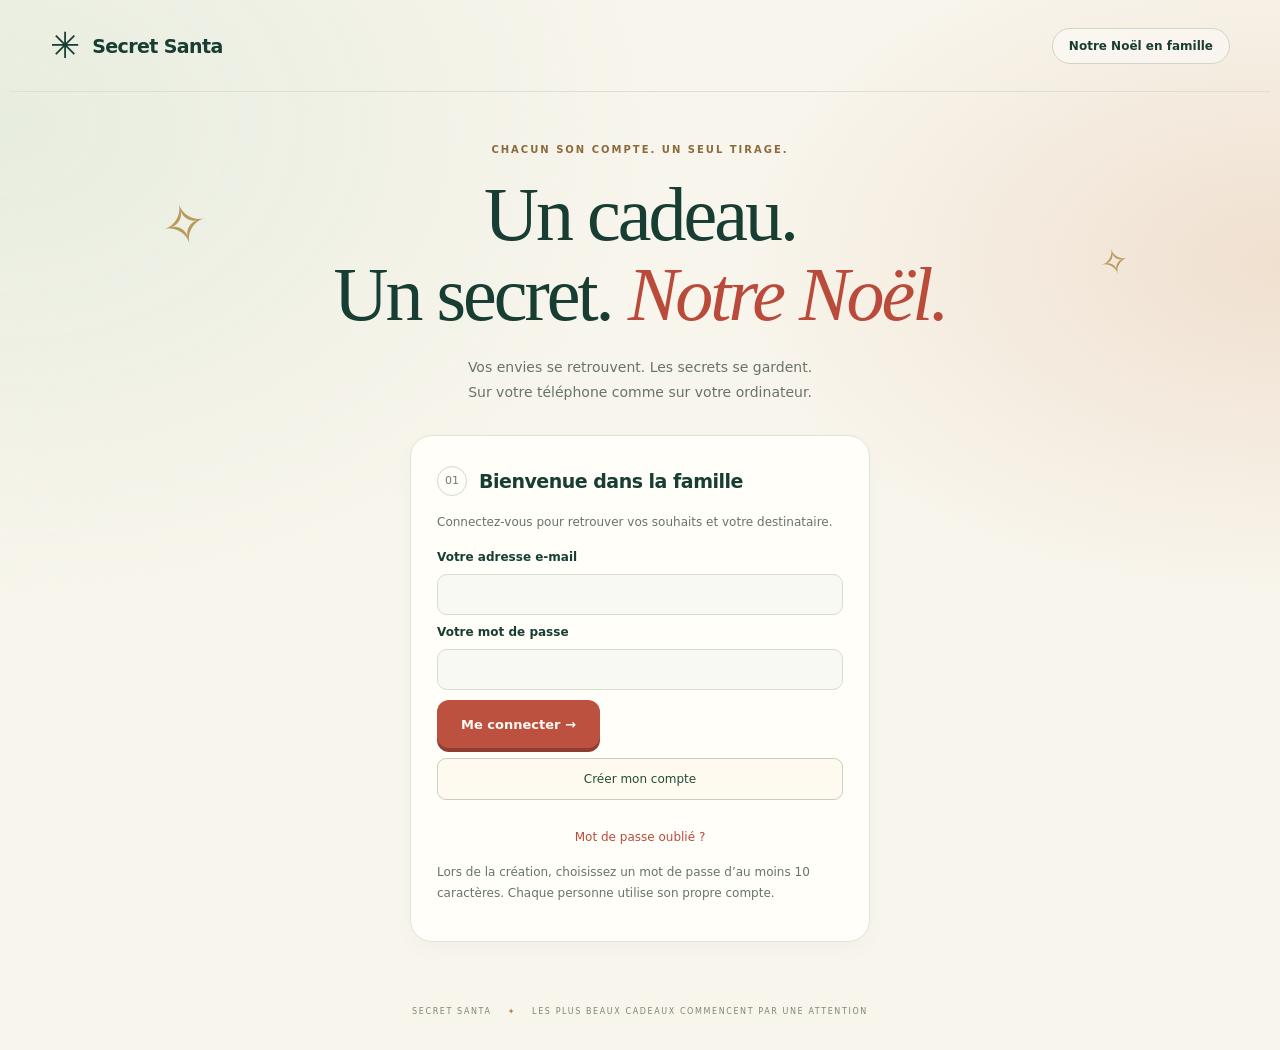
==== commit f080f723: "Configure family Supabase project and refresh Netlify package" ====
--- a/site/index.html
+++ b/site/index.html
@@ -17,8 +17,11 @@
 <section class="gift-settings"><div class="section-title"><span class="step">02</span><h2>Mes envies, mes petits indices</h2></div><p class="muted">Vos souhaits sont visibles dans la famille. Vous seul pouvez modifier les vôtres. Les modifications se synchronisent en quelques secondes.</p><form id="preferences-form" class="stack"><label for="my-wishes">Ma liste de souhaits · une idée par ligne</label><textarea id="my-wishes" maxlength="1000" rows="4" placeholder="Un livre, un jeu, une sortie…"></textarea><label for="personal-budget">Mon plafond pour le cadeau que j’offre (€)</label><input id="personal-budget" type="number" min="0" max="100000" step="0.01" inputmode="decimal" placeholder="Utiliser le budget commun"><p class="muted">Le budget est verrouillé après le tirage. Vos souhaits peuvent toujours évoluer.</p><button class="primary">Enregistrer mes envies</button></form><h3>Les envies de la famille</h3><div id="wishlists" class="wish-grid"></div></section></section>
 <footer>SECRET SANTA <span>✦</span> LES PLUS BEAUX CADEAUX COMMENCENT PAR UNE ATTENTION</footer></main>
 <dialog id="reveal"><div class="gift">🎁</div><span id="giver" class="eyebrow"></span><h2>Vous offrez un cadeau à…</h2><strong id="recipient"></strong><p id="reveal-budget" class="budget-badge"></p><section class="recipient-wishes"><h3>Ses idées cadeaux</h3><ul id="reveal-wishes"></ul></section><p>Ce résultat est sauvegardé. Vous le retrouverez à votre prochaine connexion.</p><button id="next" class="primary">Garder mon secret et fermer</button></dialog>
-<script>// Valeurs publiques uniquement. Ne jamais utiliser de clé secret/service_role.
-window.SANTA_CONFIG = { url: '', publishableKey: '' };
+<script>// Configuration publique Supabase. Ne jamais utiliser de clé secret/service_role.
+window.SANTA_CONFIG = {
+  url: 'https://bfhszjsybdyrozxgxuve.supabase.co',
+  publishableKey: 'sb_publishable_pzMRi8JCcjpuxqD44MroBg_ZXzVUCin'
+};
 </script><script>// Les attributions sont calculées et protégées par PostgreSQL, jamais dans ce fichier.
 const $ = id => document.getElementById(id);
 const config = window.SANTA_CONFIG || {};
